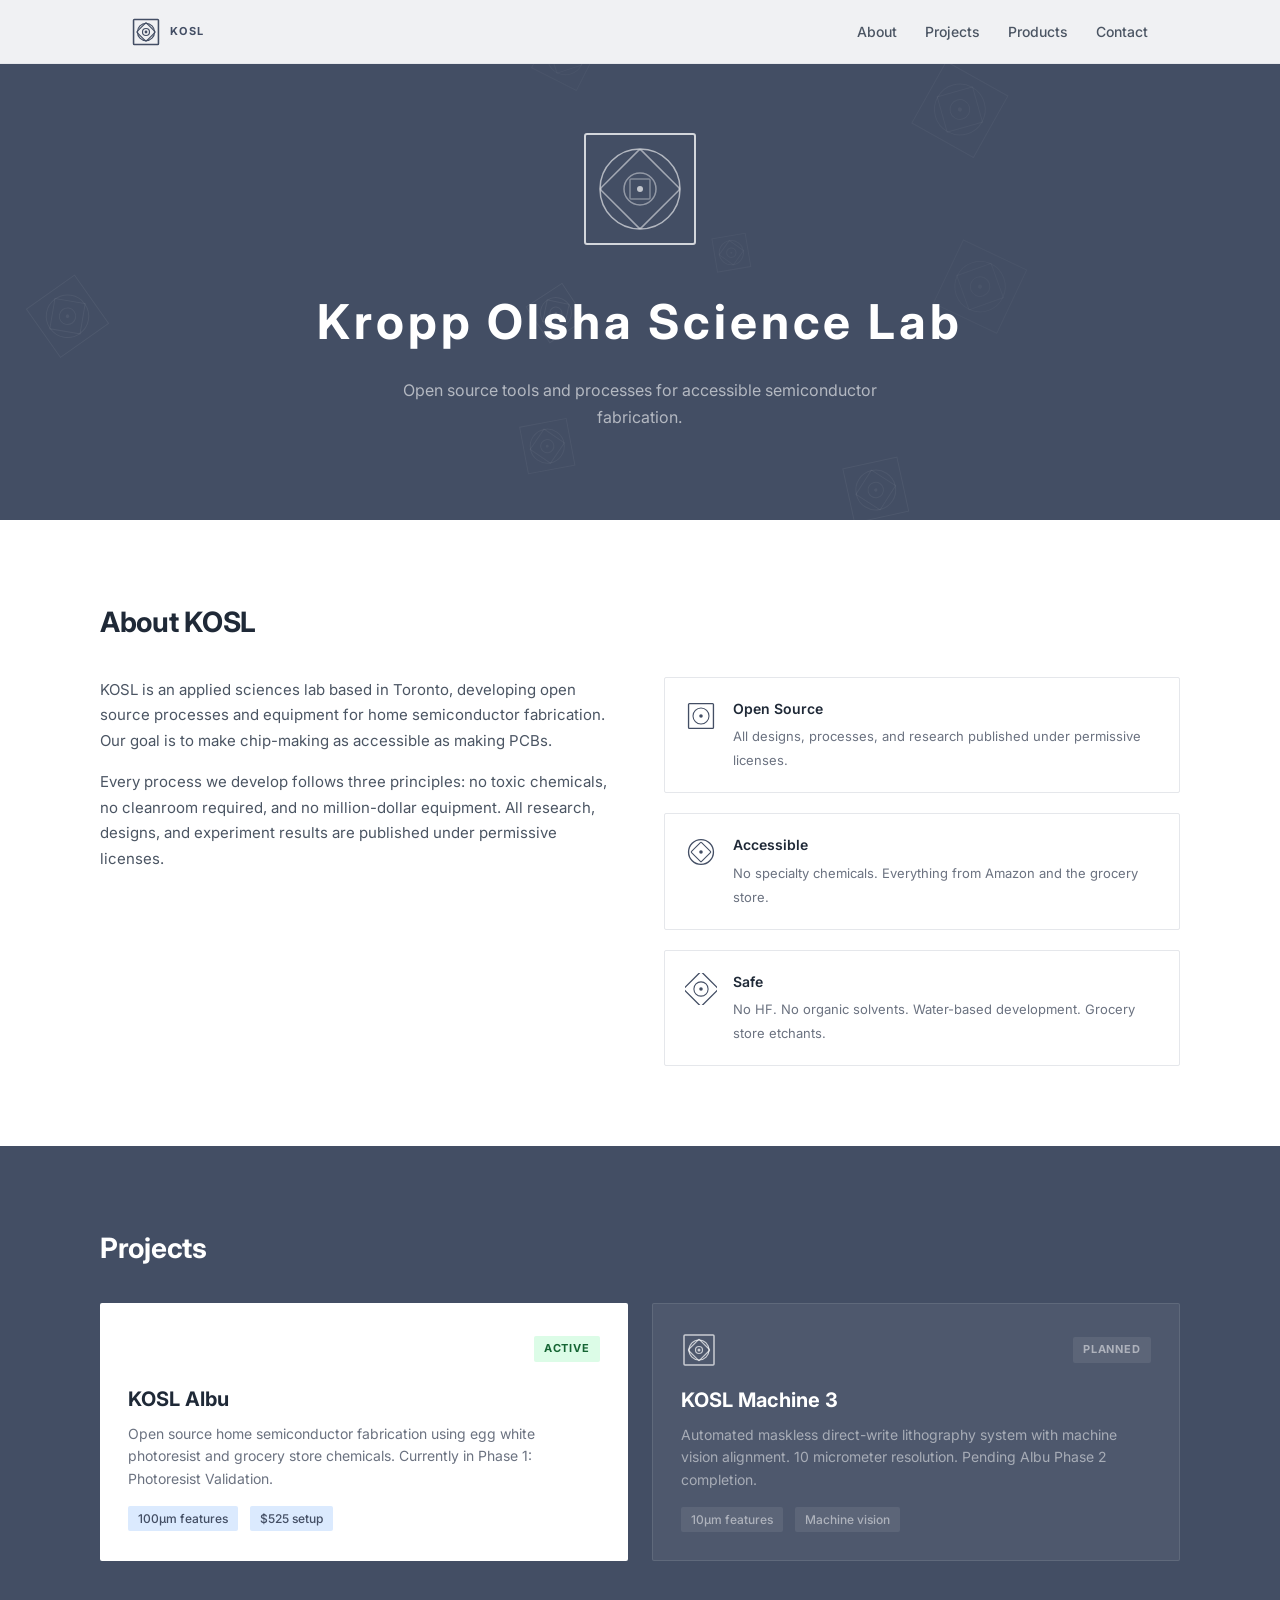
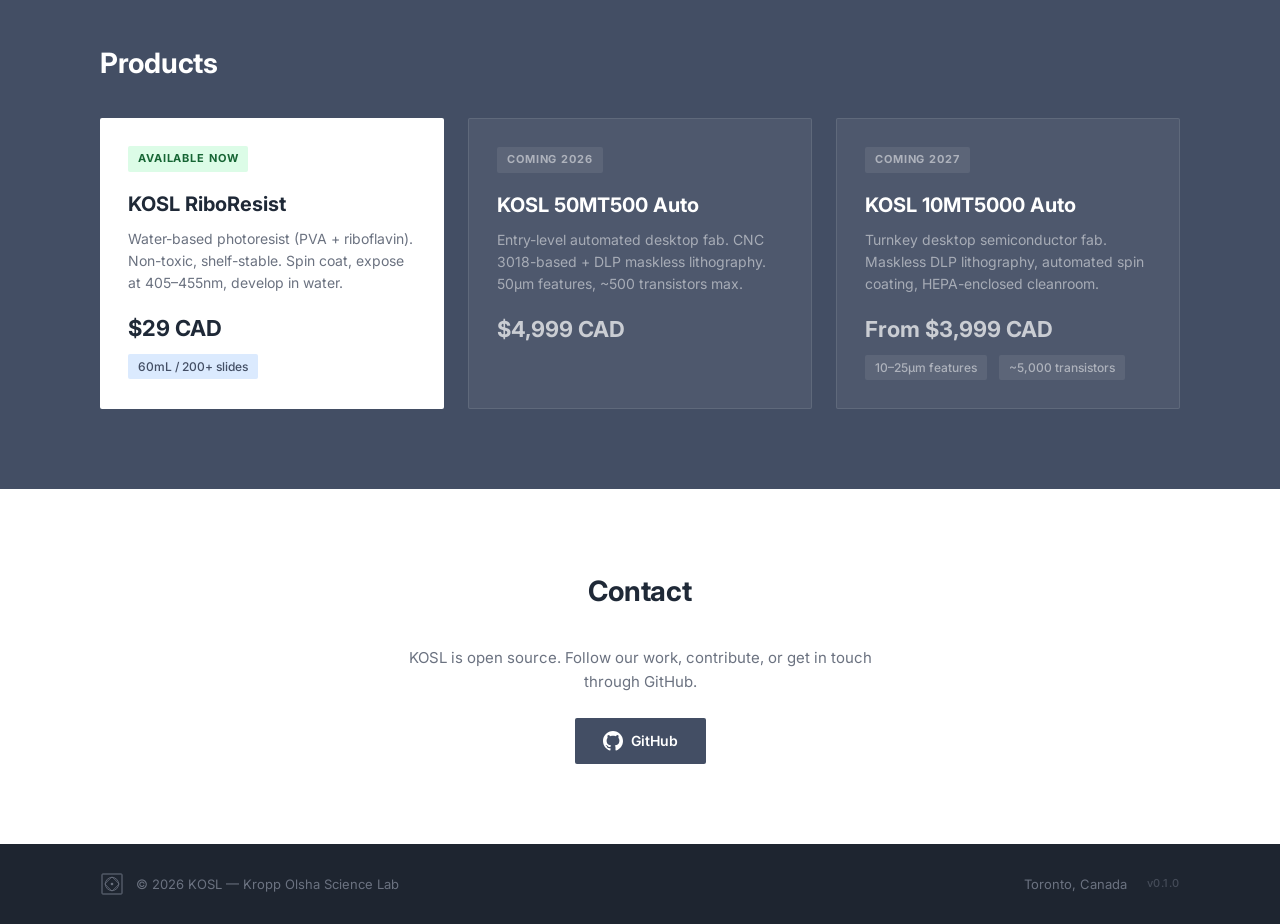
==== index.html @ 46476570 "Initial KOSL website v0.1.0 Static landing page for Kropp Olsha Science Lab. Matches established KOS" ====
<!DOCTYPE html>
<html lang="en">
<head>
    <meta charset="UTF-8">
    <meta name="viewport" content="width=device-width, initial-scale=1.0">
    <title>KOSL — Kropp Olsha Science Lab</title>
    <link rel="preconnect" href="https://fonts.googleapis.com">
    <link rel="preconnect" href="https://fonts.gstatic.com" crossorigin>
    <link href="https://fonts.googleapis.com/css2?family=Inter:wght@300;400;500;600;700&display=swap" rel="stylesheet">
    <link rel="icon" type="image/svg+xml" href="data:image/svg+xml,%3Csvg xmlns='http://www.w3.org/2000/svg' viewBox='0 0 32 32'%3E%3Crect x='2' y='2' width='28' height='28' rx='1' fill='none' stroke='%23434e64' stroke-width='2'/%3E%3Ccircle cx='16' cy='16' r='10' fill='none' stroke='%23434e64' stroke-width='1.5'/%3E%3Crect x='8.3' y='8.3' width='15.4' height='15.4' rx='1' fill='none' stroke='%23434e64' stroke-width='1.5' transform='rotate(45 16 16)'/%3E%3Ccircle cx='16' cy='16' r='4' fill='none' stroke='%23434e64' stroke-width='1.5'/%3E%3Ccircle cx='16' cy='16' r='1.5' fill='%23434e64'/%3E%3C/svg%3E">
    <link rel="stylesheet" href="style.css">
</head>
<body>

    <!-- Navigation -->
    <nav>
        <div class="nav-inner">
            <a href="#" class="nav-logo">
                <svg class="nav-mark" viewBox="0 0 36 36" width="28" height="28">
                    <rect x="2" y="2" width="32" height="32" rx="1" fill="none" stroke="var(--navy)" stroke-width="2"/>
                    <circle cx="18" cy="18" r="11" fill="none" stroke="var(--navy)" stroke-width="1.5"/>
                    <rect x="9.5" y="9.5" width="17" height="17" rx="1" fill="none" stroke="var(--navy)" stroke-width="1.5" transform="rotate(45 18 18)"/>
                    <circle cx="18" cy="18" r="4.5" fill="none" stroke="var(--navy)" stroke-width="1.5"/>
                    <circle cx="18" cy="18" r="1.8" fill="var(--navy)"/>
                </svg>
                <span class="nav-logo-text">KOSL</span>
            </a>
            <ul class="nav-links">
                <li><a href="#about">About</a></li>
                <li><a href="#projects">Projects</a></li>
                <li><a href="#products">Products</a></li>
                <li><a href="#contact">Contact</a></li>
            </ul>
        </div>
    </nav>

    <!-- Hero -->
    <section class="hero">
        <canvas id="hero-canvas"></canvas>
        <div class="hero-content">
            <svg class="hero-mark" viewBox="0 0 120 120" width="120" height="120">
                <rect x="5" y="5" width="110" height="110" rx="2" fill="none" stroke="white" stroke-width="2" opacity="0.9"/>
                <circle cx="60" cy="60" r="40" fill="none" stroke="white" stroke-width="1.5" opacity="0.7"/>
                <rect x="31.7" y="31.7" width="56.6" height="56.6" rx="2" fill="none" stroke="white" stroke-width="1.5" opacity="0.6" transform="rotate(45 60 60)"/>
                <circle cx="60" cy="60" r="16" fill="none" stroke="white" stroke-width="1.5" opacity="0.5"/>
                <rect x="50" y="50" width="20" height="20" rx="1" fill="none" stroke="white" stroke-width="1.5" opacity="0.4"/>
                <circle cx="60" cy="60" r="3" fill="white" opacity="0.8"/>
            </svg>
            <h1>Kropp Olsha Science Lab</h1>
            <p class="hero-sub">Open source tools and processes for accessible semiconductor fabrication.</p>
        </div>
    </section>

    <!-- About -->
    <section id="about" class="section">
        <div class="section-inner">
            <h2 class="section-heading">About KOSL</h2>
            <div class="about-grid">
                <div class="about-text">
                    <p>
                        KOSL is an applied sciences lab based in Toronto, developing open source
                        processes and equipment for home semiconductor fabrication. Our goal is to make
                        chip-making as accessible as making PCBs.
                    </p>
                    <p>
                        Every process we develop follows three principles: no toxic chemicals, no cleanroom
                        required, and no million-dollar equipment. All research, designs, and experiment
                        results are published under permissive licenses.
                    </p>
                </div>
                <div class="about-values">
                    <div class="value-card">
                        <svg class="value-icon" viewBox="0 0 36 36" width="32" height="32">
                            <rect x="4" y="4" width="28" height="28" rx="1" fill="none" stroke="var(--navy)" stroke-width="1.5"/>
                            <circle cx="18" cy="18" r="9" fill="none" stroke="var(--navy)" stroke-width="1.2"/>
                            <circle cx="18" cy="18" r="2" fill="var(--navy)"/>
                        </svg>
                        <div>
                            <strong>Open Source</strong>
                            <span>All designs, processes, and research published under permissive licenses.</span>
                        </div>
                    </div>
                    <div class="value-card">
                        <svg class="value-icon" viewBox="0 0 36 36" width="32" height="32">
                            <circle cx="18" cy="18" r="14" fill="none" stroke="var(--navy)" stroke-width="1.5"/>
                            <rect x="10" y="10" width="16" height="16" rx="1" fill="none" stroke="var(--navy)" stroke-width="1.2" transform="rotate(45 18 18)"/>
                            <circle cx="18" cy="18" r="2" fill="var(--navy)"/>
                        </svg>
                        <div>
                            <strong>Accessible</strong>
                            <span>No specialty chemicals. Everything from Amazon and the grocery store.</span>
                        </div>
                    </div>
                    <div class="value-card">
                        <svg class="value-icon" viewBox="0 0 36 36" width="32" height="32">
                            <rect x="4" y="4" width="28" height="28" rx="1" fill="none" stroke="var(--navy)" stroke-width="1.5" transform="rotate(45 18 18)"/>
                            <circle cx="18" cy="18" r="8" fill="none" stroke="var(--navy)" stroke-width="1.2"/>
                            <circle cx="18" cy="18" r="2" fill="var(--navy)"/>
                        </svg>
                        <div>
                            <strong>Safe</strong>
                            <span>No HF. No organic solvents. Water-based development. Grocery store etchants.</span>
                        </div>
                    </div>
                </div>
            </div>
        </div>
    </section>

    <!-- Projects -->
    <section id="projects" class="section section-dark">
        <div class="section-inner">
            <h2 class="section-heading light">Projects</h2>
            <div class="card-grid">
                <div class="project-card">
                    <div class="card-header">
                        <svg class="card-icon" viewBox="0 0 36 36" width="36" height="36">
                            <ellipse cx="18" cy="18" rx="15" ry="13" fill="none" stroke="white" stroke-width="1.5"/>
                            <circle cx="18" cy="18" r="8" fill="none" stroke="white" stroke-width="1.2"/>
                            <rect x="12" y="12" width="12" height="12" rx="1" fill="none" stroke="white" stroke-width="1.2" transform="rotate(45 18 18)"/>
                            <circle cx="18" cy="18" r="2" fill="white"/>
                        </svg>
                        <span class="badge badge-active">Active</span>
                    </div>
                    <h3>KOSL Albu</h3>
                    <p>
                        Open source home semiconductor fabrication using egg white photoresist
                        and grocery store chemicals. Currently in Phase 1: Photoresist Validation.
                    </p>
                    <div class="card-meta">
                        <span>100μm features</span>
                        <span>$525 setup</span>
                    </div>
                </div>
                <div class="project-card project-card-upcoming">
                    <div class="card-header">
                        <svg class="card-icon" viewBox="0 0 36 36" width="36" height="36">
                            <rect x="3" y="3" width="30" height="30" rx="1" fill="none" stroke="rgba(255,255,255,0.7)" stroke-width="1.5"/>
                            <circle cx="18" cy="18" r="10" fill="none" stroke="rgba(255,255,255,0.7)" stroke-width="1.2"/>
                            <rect x="10.3" y="10.3" width="15.4" height="15.4" rx="1" fill="none" stroke="rgba(255,255,255,0.7)" stroke-width="1.2" transform="rotate(45 18 18)"/>
                            <circle cx="18" cy="18" r="3.5" fill="none" stroke="rgba(255,255,255,0.7)" stroke-width="1.2"/>
                            <circle cx="18" cy="18" r="1.5" fill="rgba(255,255,255,0.7)"/>
                        </svg>
                        <span class="badge badge-upcoming">Planned</span>
                    </div>
                    <h3>KOSL Machine 3</h3>
                    <p>
                        Automated maskless direct-write lithography system with machine vision
                        alignment. 10 micrometer resolution. Pending Albu Phase 2 completion.
                    </p>
                    <div class="card-meta">
                        <span>10μm features</span>
                        <span>Machine vision</span>
                    </div>
                </div>
            </div>
        </div>
    </section>

    <!-- Products -->
    <section id="products" class="section section-dark" style="padding-top: 0;">
        <div class="section-inner">
            <h2 class="section-heading light">Products</h2>
            <div class="card-grid card-grid-3">
                <div class="project-card">
                    <div class="card-header">
                        <span class="badge badge-active">Available Now</span>
                    </div>
                    <h3>KOSL RiboResist</h3>
                    <p>
                        Water-based photoresist (PVA + riboflavin). Non-toxic, shelf-stable.
                        Spin coat, expose at 405–455nm, develop in water.
                    </p>
                    <div class="card-price">$29 CAD</div>
                    <div class="card-meta"><span>60mL / 200+ slides</span></div>
                </div>
                <div class="project-card project-card-upcoming">
                    <div class="card-header">
                        <span class="badge badge-upcoming">Coming 2026</span>
                    </div>
                    <h3>KOSL 50MT500 Auto</h3>
                    <p>
                        Entry-level automated desktop fab. CNC 3018-based + DLP maskless
                        lithography. 50μm features, ~500 transistors max.
                    </p>
                    <div class="card-price">$4,999 CAD</div>
                </div>
                <div class="project-card project-card-upcoming">
                    <div class="card-header">
                        <span class="badge badge-upcoming">Coming 2027</span>
                    </div>
                    <h3>KOSL 10MT5000 Auto</h3>
                    <p>
                        Turnkey desktop semiconductor fab. Maskless DLP lithography,
                        automated spin coating, HEPA-enclosed cleanroom.
                    </p>
                    <div class="card-price">From $3,999 CAD</div>
                    <div class="card-meta"><span>10–25μm features</span><span>~5,000 transistors</span></div>
                </div>
            </div>
        </div>
    </section>

    <!-- Contact -->
    <section id="contact" class="section">
        <div class="section-inner contact-section">
            <h2 class="section-heading">Contact</h2>
            <p class="contact-text">
                KOSL is open source. Follow our work, contribute, or get in touch through GitHub.
            </p>
            <a href="https://github.com/levkropp" class="btn" target="_blank" rel="noopener">
                <svg width="20" height="20" viewBox="0 0 24 24" fill="currentColor"><path d="M12 0c-6.626 0-12 5.373-12 12 0 5.302 3.438 9.8 8.207 11.387.599.111.793-.261.793-.577v-2.234c-3.338.726-4.033-1.416-4.033-1.416-.546-1.387-1.333-1.756-1.333-1.756-1.089-.745.083-.729.083-.729 1.205.084 1.839 1.237 1.839 1.237 1.07 1.834 2.807 1.304 3.492.997.107-.775.418-1.305.762-1.604-2.665-.305-5.467-1.334-5.467-5.931 0-1.311.469-2.381 1.236-3.221-.124-.303-.535-1.524.117-3.176 0 0 1.008-.322 3.301 1.23.957-.266 1.983-.399 3.003-.404 1.02.005 2.047.138 3.006.404 2.291-1.552 3.297-1.23 3.297-1.23.653 1.653.242 2.874.118 3.176.77.84 1.235 1.911 1.235 3.221 0 4.609-2.807 5.624-5.479 5.921.43.372.823 1.102.823 2.222v3.293c0 .319.192.694.801.576 4.765-1.589 8.199-6.086 8.199-11.386 0-6.627-5.373-12-12-12z"/></svg>
                GitHub
            </a>
        </div>
    </section>

    <!-- Footer -->
    <footer>
        <div class="footer-inner">
            <div class="footer-left">
                <svg class="footer-mark" viewBox="0 0 36 36" width="24" height="24">
                    <rect x="3" y="3" width="30" height="30" rx="1" fill="none" stroke="var(--gray-500)" stroke-width="1.5"/>
                    <circle cx="18" cy="18" r="10" fill="none" stroke="var(--gray-500)" stroke-width="1.2"/>
                    <rect x="10.3" y="10.3" width="15.4" height="15.4" rx="1" fill="none" stroke="var(--gray-500)" stroke-width="1.2" transform="rotate(45 18 18)"/>
                    <circle cx="18" cy="18" r="2" fill="var(--gray-500)"/>
                </svg>
                <span class="footer-text">&copy; 2026 KOSL &mdash; Kropp Olsha Science Lab</span>
            </div>
            <div class="footer-right">
                <span class="footer-location">Toronto, Canada</span>
                <span class="footer-version">v0.1.0</span>
            </div>
        </div>
    </footer>

    <script src="hero-animation.js"></script>
</body>
</html>
---- style.css ----
/* KOSL — Kropp Olsha Science Lab
   Clean, square-edged, technical layout.
   Matches established KOSL brand from kosldotca and albu. */

*, *::before, *::after {
    margin: 0;
    padding: 0;
    box-sizing: border-box;
}

:root {
    --navy: #434e64;
    --navy-dark: #343d4f;
    --navy-darker: #2a3342;
    --navy-900: #1e2530;
    --blue: #2563eb;
    --blue-dark: #1d4ed8;
    --blue-light: #dbeafe;
    --blue-50: #eff6ff;
    --gray-50: #f9fafb;
    --gray-100: #f3f4f6;
    --gray-200: #e5e7eb;
    --gray-300: #d1d5db;
    --gray-500: #6b7280;
    --gray-600: #4b5563;
    --gray-700: #374151;
    --gray-800: #1f2937;
    --white: #ffffff;
    --max-w: 1080px;
}

html {
    scroll-behavior: smooth;
}

body {
    font-family: 'Inter', -apple-system, BlinkMacSystemFont, sans-serif;
    font-size: 15px;
    line-height: 1.6;
    color: var(--gray-600);
    background: var(--white);
    -webkit-font-smoothing: antialiased;
    -moz-osx-font-smoothing: grayscale;
}

/* ═══════════════ NAVIGATION ═══════════════ */

nav {
    position: fixed;
    top: 0;
    left: 0;
    right: 0;
    z-index: 100;
    height: 64px;
    background: rgba(255, 255, 255, 0.92);
    backdrop-filter: blur(12px);
    -webkit-backdrop-filter: blur(12px);
    border-bottom: 1px solid var(--gray-200);
}

.nav-inner {
    max-width: var(--max-w);
    margin: 0 auto;
    padding: 0 32px;
    height: 100%;
    display: flex;
    align-items: center;
    justify-content: space-between;
}

.nav-logo {
    display: flex;
    align-items: center;
    gap: 10px;
    text-decoration: none;
}

.nav-logo-text {
    font-size: 11px;
    font-weight: 700;
    letter-spacing: 0.12em;
    color: var(--navy);
    text-transform: uppercase;
}

.nav-links {
    display: flex;
    gap: 28px;
    list-style: none;
}

.nav-links a {
    font-size: 14px;
    font-weight: 500;
    color: var(--gray-600);
    text-decoration: none;
    transition: color 0.2s;
}

.nav-links a:hover {
    color: var(--navy);
}

/* ═══════════════ HERO ═══════════════ */

.hero {
    position: relative;
    background: var(--navy);
    min-height: 520px;
    display: flex;
    align-items: center;
    justify-content: center;
    text-align: center;
    padding: 120px 32px 80px;
    overflow: hidden;
}

#hero-canvas {
    position: absolute;
    inset: 0;
    width: 100%;
    height: 100%;
    pointer-events: none;
}

.hero-content {
    position: relative;
    z-index: 1;
}

.hero-mark {
    margin-bottom: 28px;
    opacity: 0.85;
}

.hero h1 {
    font-size: 48px;
    font-weight: 700;
    color: var(--white);
    letter-spacing: 0.08em;
    margin-bottom: 16px;
}

.hero-sub {
    font-size: 16px;
    font-weight: 400;
    color: rgba(255, 255, 255, 0.6);
    max-width: 500px;
    margin: 0 auto;
    line-height: 1.7;
}

/* ═══════════════ SECTIONS ═══════════════ */

.section {
    padding: 80px 32px;
}

.section-inner {
    max-width: var(--max-w);
    margin: 0 auto;
}

.section-dark {
    background: var(--navy);
}

.section-heading {
    font-size: 28px;
    font-weight: 700;
    color: var(--gray-800);
    letter-spacing: -0.01em;
    margin-bottom: 32px;
}

.section-heading.light {
    color: var(--white);
}

/* ═══════════════ ABOUT ═══════════════ */

.about-grid {
    display: grid;
    grid-template-columns: 1fr 1fr;
    gap: 48px;
    align-items: start;
}

.about-text p {
    margin-bottom: 16px;
    line-height: 1.7;
}

.about-text p:last-child {
    margin-bottom: 0;
}

.about-values {
    display: flex;
    flex-direction: column;
    gap: 20px;
}

.value-card {
    display: flex;
    gap: 16px;
    align-items: flex-start;
    padding: 20px;
    border: 1px solid var(--gray-200);
    border-radius: 2px;
    transition: border-color 0.2s;
}

.value-card:hover {
    border-color: var(--navy);
}

.value-icon {
    flex-shrink: 0;
    margin-top: 2px;
}

.value-card strong {
    display: block;
    font-size: 14px;
    font-weight: 600;
    color: var(--gray-800);
    margin-bottom: 4px;
}

.value-card span {
    font-size: 13px;
    color: var(--gray-500);
    line-height: 1.5;
}

/* ═══════════════ CARDS ═══════════════ */

.card-grid {
    display: grid;
    grid-template-columns: 1fr 1fr;
    gap: 24px;
}

.card-grid-3 {
    grid-template-columns: repeat(3, 1fr);
}

.project-card {
    background: var(--white);
    border-radius: 2px;
    padding: 28px;
    transition: box-shadow 0.3s, transform 0.3s;
}

.project-card:hover {
    box-shadow: 0 8px 24px rgba(0, 0, 0, 0.15);
    transform: translateY(-2px);
}

.project-card-upcoming {
    background: rgba(255, 255, 255, 0.06);
    border: 1px solid rgba(255, 255, 255, 0.1);
}

.project-card-upcoming:hover {
    background: rgba(255, 255, 255, 0.09);
    box-shadow: 0 8px 24px rgba(0, 0, 0, 0.25);
}

.card-header {
    display: flex;
    align-items: center;
    justify-content: space-between;
    margin-bottom: 16px;
}

.project-card h3 {
    font-size: 20px;
    font-weight: 700;
    color: var(--gray-800);
    margin-bottom: 8px;
}

.project-card-upcoming h3 {
    color: var(--white);
}

.project-card p {
    font-size: 14px;
    color: var(--gray-500);
    line-height: 1.6;
    margin-bottom: 16px;
}

.project-card-upcoming p {
    color: rgba(255, 255, 255, 0.5);
}

.card-price {
    font-size: 22px;
    font-weight: 700;
    color: var(--gray-800);
    margin-bottom: 8px;
}

.project-card-upcoming .card-price {
    color: rgba(255, 255, 255, 0.7);
}

.card-meta {
    display: flex;
    gap: 12px;
    flex-wrap: wrap;
}

.card-meta span {
    font-size: 12px;
    font-weight: 500;
    color: var(--navy);
    background: var(--blue-light);
    padding: 3px 10px;
    border-radius: 2px;
}

.project-card-upcoming .card-meta span {
    background: rgba(255, 255, 255, 0.08);
    color: rgba(255, 255, 255, 0.5);
}

/* ═══════════════ BADGES ═══════════════ */

.badge {
    font-size: 11px;
    font-weight: 700;
    letter-spacing: 0.08em;
    text-transform: uppercase;
    padding: 4px 10px;
    border-radius: 2px;
}

.badge-active {
    background: #dcfce7;
    color: #166534;
}

.badge-upcoming {
    background: rgba(255, 255, 255, 0.08);
    color: rgba(255, 255, 255, 0.5);
}

/* ═══════════════ CONTACT ═══════════════ */

.contact-section {
    text-align: center;
    max-width: 500px;
}

.contact-text {
    color: var(--gray-500);
    margin-bottom: 24px;
}

.btn {
    display: inline-flex;
    align-items: center;
    gap: 8px;
    padding: 12px 28px;
    background: var(--navy);
    color: var(--white);
    font-size: 14px;
    font-weight: 600;
    text-decoration: none;
    border-radius: 2px;
    transition: background 0.2s;
}

.btn:hover {
    background: var(--navy-dark);
}

/* ═══════════════ FOOTER ═══════════════ */

footer {
    background: var(--navy-900);
    padding: 28px 32px;
}

.footer-inner {
    max-width: var(--max-w);
    margin: 0 auto;
    display: flex;
    align-items: center;
    justify-content: space-between;
}

.footer-left {
    display: flex;
    align-items: center;
    gap: 12px;
}

.footer-text {
    font-size: 13px;
    color: var(--gray-500);
}

.footer-right {
    display: flex;
    align-items: center;
    gap: 20px;
}

.footer-location {
    font-size: 13px;
    color: var(--gray-500);
}

.footer-version {
    font-size: 11px;
    font-weight: 500;
    color: var(--gray-500);
    opacity: 0.5;
    letter-spacing: 0.05em;
}

/* ═══════════════ RESPONSIVE ═══════════════ */

@media (max-width: 768px) {
    .hero h1 {
        font-size: 36px;
    }

    .about-grid {
        grid-template-columns: 1fr;
        gap: 32px;
    }

    .card-grid,
    .card-grid-3 {
        grid-template-columns: 1fr;
    }

    .nav-links {
        gap: 16px;
    }

    .footer-inner {
        flex-direction: column;
        gap: 12px;
        text-align: center;
    }

    .footer-left {
        flex-direction: column;
        gap: 8px;
    }
}

@media (max-width: 480px) {
    .hero h1 {
        font-size: 28px;
        letter-spacing: 0.04em;
    }

    .hero-mark {
        width: 80px;
        height: 80px;
    }

    .nav-links {
        display: none;
    }

    .section {
        padding: 48px 20px;
    }
}
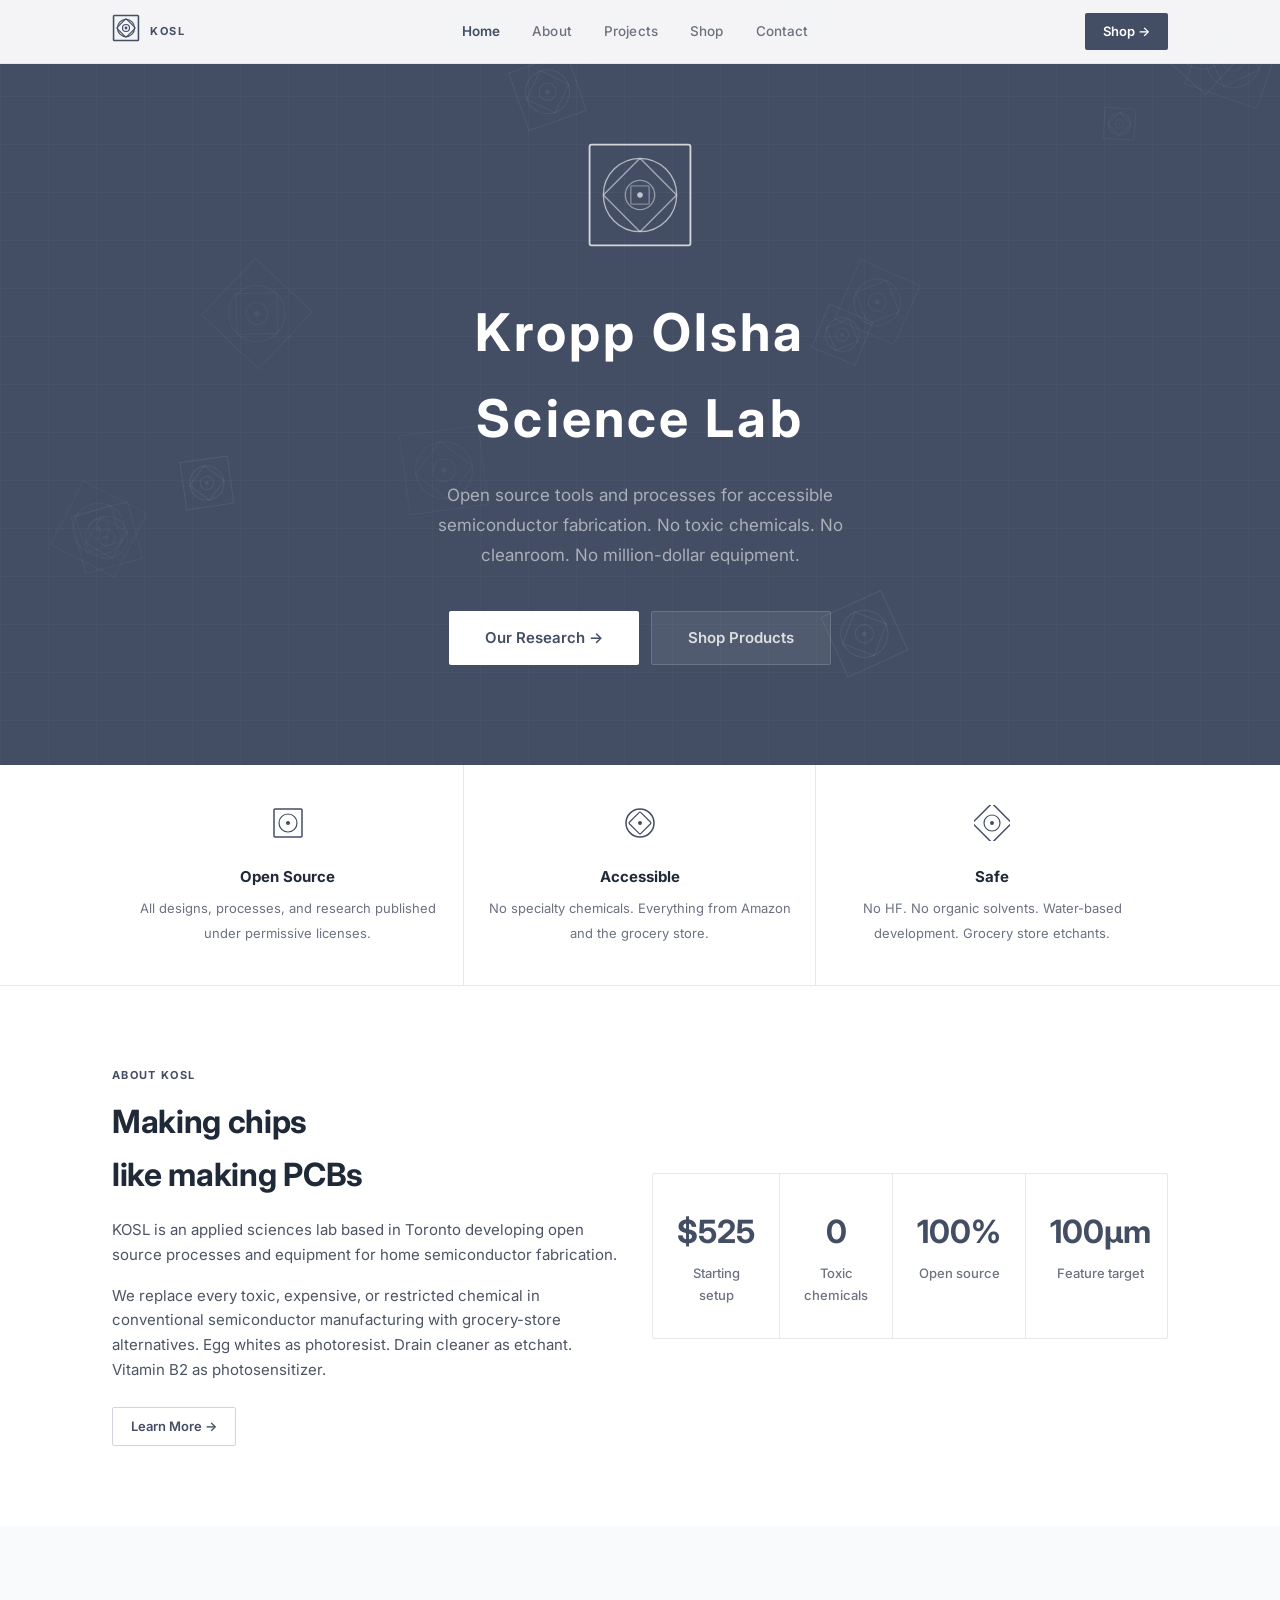
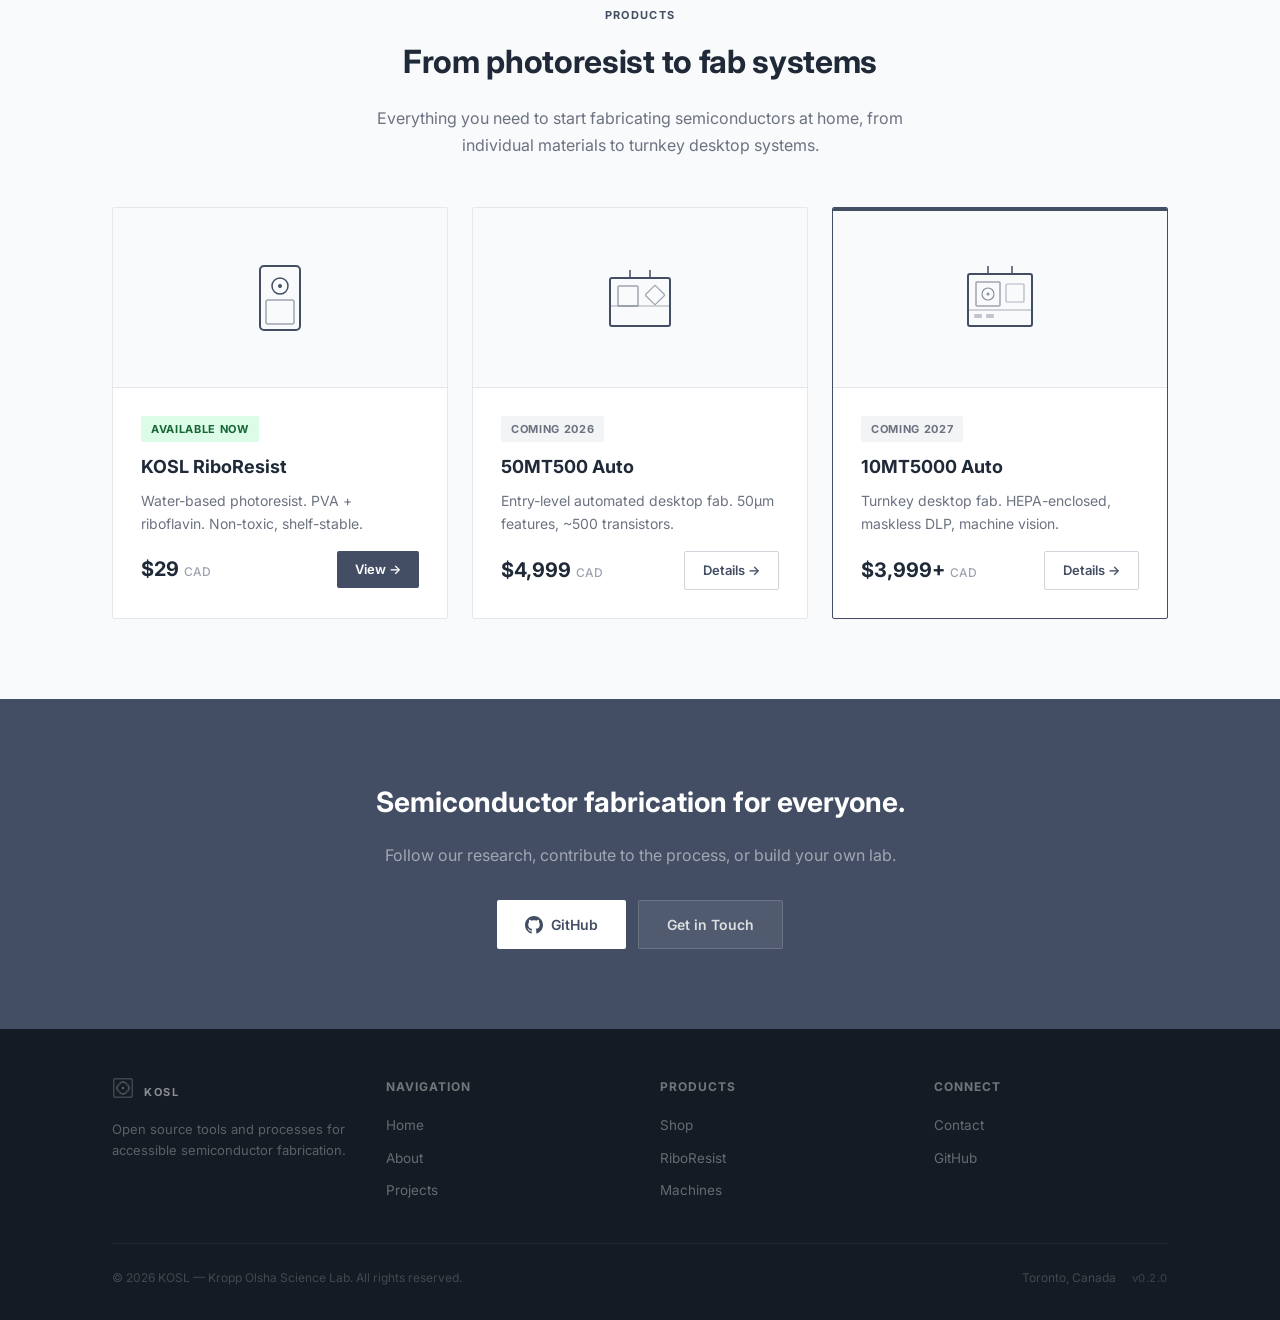
==== commit 6e9d6ae6: "Rebuild as multi-page site with shop v0.2.0 Complete rewrite from single-page to 5-page professional" ====
--- a/index.html
+++ b/index.html
@@ -11,34 +11,11 @@
     <link rel="stylesheet" href="style.css">
 </head>
 <body>
-
-    <!-- Navigation -->
-    <nav>
-        <div class="nav-inner">
-            <a href="#" class="nav-logo">
-                <svg class="nav-mark" viewBox="0 0 36 36" width="28" height="28">
-                    <rect x="2" y="2" width="32" height="32" rx="1" fill="none" stroke="var(--navy)" stroke-width="2"/>
-                    <circle cx="18" cy="18" r="11" fill="none" stroke="var(--navy)" stroke-width="1.5"/>
-                    <rect x="9.5" y="9.5" width="17" height="17" rx="1" fill="none" stroke="var(--navy)" stroke-width="1.5" transform="rotate(45 18 18)"/>
-                    <circle cx="18" cy="18" r="4.5" fill="none" stroke="var(--navy)" stroke-width="1.5"/>
-                    <circle cx="18" cy="18" r="1.8" fill="var(--navy)"/>
-                </svg>
-                <span class="nav-logo-text">KOSL</span>
-            </a>
-            <ul class="nav-links">
-                <li><a href="#about">About</a></li>
-                <li><a href="#projects">Projects</a></li>
-                <li><a href="#products">Products</a></li>
-                <li><a href="#contact">Contact</a></li>
-            </ul>
-        </div>
-    </nav>
-
     <!-- Hero -->
     <section class="hero">
         <canvas id="hero-canvas"></canvas>
         <div class="hero-content">
-            <svg class="hero-mark" viewBox="0 0 120 120" width="120" height="120">
+            <svg class="hero-mark" viewBox="0 0 120 120" width="110" height="110">
                 <rect x="5" y="5" width="110" height="110" rx="2" fill="none" stroke="white" stroke-width="2" opacity="0.9"/>
                 <circle cx="60" cy="60" r="40" fill="none" stroke="white" stroke-width="1.5" opacity="0.7"/>
                 <rect x="31.7" y="31.7" width="56.6" height="56.6" rx="2" fill="none" stroke="white" stroke-width="1.5" opacity="0.6" transform="rotate(45 60 60)"/>
@@ -46,60 +23,167 @@
                 <rect x="50" y="50" width="20" height="20" rx="1" fill="none" stroke="white" stroke-width="1.5" opacity="0.4"/>
                 <circle cx="60" cy="60" r="3" fill="white" opacity="0.8"/>
             </svg>
-            <h1>Kropp Olsha Science Lab</h1>
-            <p class="hero-sub">Open source tools and processes for accessible semiconductor fabrication.</p>
-        </div>
-    </section>
-
-    <!-- About -->
-    <section id="about" class="section">
-        <div class="section-inner">
-            <h2 class="section-heading">About KOSL</h2>
-            <div class="about-grid">
-                <div class="about-text">
-                    <p>
-                        KOSL is an applied sciences lab based in Toronto, developing open source
-                        processes and equipment for home semiconductor fabrication. Our goal is to make
-                        chip-making as accessible as making PCBs.
+            <h1>Kropp Olsha<br>Science Lab</h1>
+            <p class="hero-sub">
+                Open source tools and processes for accessible semiconductor fabrication.
+                No toxic chemicals. No cleanroom. No million-dollar equipment.
+            </p>
+            <div class="hero-actions">
+                <a href="projects.html" class="btn btn-primary btn-lg">Our Research →</a>
+                <a href="shop.html" class="btn btn-secondary btn-lg">Shop Products</a>
+            </div>
+        </div>
+    </section>
+
+    <!-- Intro Strip -->
+    <div class="intro-strip">
+        <div class="container">
+            <div class="intro-grid">
+                <div class="intro-item reveal">
+                    <svg class="intro-icon" viewBox="0 0 36 36" width="36" height="36">
+                        <rect x="4" y="4" width="28" height="28" rx="1" fill="none" stroke="var(--navy)" stroke-width="1.5"/>
+                        <circle cx="18" cy="18" r="9" fill="none" stroke="var(--navy)" stroke-width="1.2"/>
+                        <circle cx="18" cy="18" r="2" fill="var(--navy)"/>
+                    </svg>
+                    <strong>Open Source</strong>
+                    <span>All designs, processes, and research published under permissive licenses.</span>
+                </div>
+                <div class="intro-item reveal">
+                    <svg class="intro-icon" viewBox="0 0 36 36" width="36" height="36">
+                        <circle cx="18" cy="18" r="14" fill="none" stroke="var(--navy)" stroke-width="1.5"/>
+                        <rect x="10" y="10" width="16" height="16" rx="1" fill="none" stroke="var(--navy)" stroke-width="1.2" transform="rotate(45 18 18)"/>
+                        <circle cx="18" cy="18" r="2" fill="var(--navy)"/>
+                    </svg>
+                    <strong>Accessible</strong>
+                    <span>No specialty chemicals. Everything from Amazon and the grocery store.</span>
+                </div>
+                <div class="intro-item reveal">
+                    <svg class="intro-icon" viewBox="0 0 36 36" width="36" height="36">
+                        <rect x="4" y="4" width="28" height="28" rx="1" fill="none" stroke="var(--navy)" stroke-width="1.5" transform="rotate(45 18 18)"/>
+                        <circle cx="18" cy="18" r="8" fill="none" stroke="var(--navy)" stroke-width="1.2"/>
+                        <circle cx="18" cy="18" r="2" fill="var(--navy)"/>
+                    </svg>
+                    <strong>Safe</strong>
+                    <span>No HF. No organic solvents. Water-based development. Grocery store etchants.</span>
+                </div>
+            </div>
+        </div>
+    </div>
+
+    <!-- About Preview -->
+    <section class="section">
+        <div class="container">
+            <div class="grid-2 reveal">
+                <div>
+                    <div class="section-label">About KOSL</div>
+                    <h2 class="section-heading">Making chips<br>like making PCBs</h2>
+                    <p style="margin-bottom: 16px;">
+                        KOSL is an applied sciences lab based in Toronto developing open source
+                        processes and equipment for home semiconductor fabrication.
                     </p>
-                    <p>
-                        Every process we develop follows three principles: no toxic chemicals, no cleanroom
-                        required, and no million-dollar equipment. All research, designs, and experiment
-                        results are published under permissive licenses.
+                    <p style="margin-bottom: 24px;">
+                        We replace every toxic, expensive, or restricted chemical in conventional
+                        semiconductor manufacturing with grocery-store alternatives. Egg whites
+                        as photoresist. Drain cleaner as etchant. Vitamin B2 as photosensitizer.
                     </p>
-                </div>
-                <div class="about-values">
-                    <div class="value-card">
-                        <svg class="value-icon" viewBox="0 0 36 36" width="32" height="32">
-                            <rect x="4" y="4" width="28" height="28" rx="1" fill="none" stroke="var(--navy)" stroke-width="1.5"/>
-                            <circle cx="18" cy="18" r="9" fill="none" stroke="var(--navy)" stroke-width="1.2"/>
-                            <circle cx="18" cy="18" r="2" fill="var(--navy)"/>
+                    <a href="about.html" class="btn btn-outline btn-sm">Learn More →</a>
+                </div>
+                <div class="stat-grid" style="align-self: center;">
+                    <div class="stat-item">
+                        <div class="stat-value">$525</div>
+                        <div class="stat-label">Starting setup</div>
+                    </div>
+                    <div class="stat-item">
+                        <div class="stat-value">0</div>
+                        <div class="stat-label">Toxic chemicals</div>
+                    </div>
+                    <div class="stat-item">
+                        <div class="stat-value">100%</div>
+                        <div class="stat-label">Open source</div>
+                    </div>
+                    <div class="stat-item">
+                        <div class="stat-value">100μm</div>
+                        <div class="stat-label">Feature target</div>
+                    </div>
+                </div>
+            </div>
+        </div>
+    </section>
+
+    <!-- Featured Products -->
+    <section class="section section-alt">
+        <div class="container">
+            <div class="section-header section-header-center reveal">
+                <div class="section-label">Products</div>
+                <h2 class="section-heading">From photoresist to fab systems</h2>
+                <p class="section-desc">
+                    Everything you need to start fabricating semiconductors at home,
+                    from individual materials to turnkey desktop systems.
+                </p>
+            </div>
+            <div class="grid-3 reveal">
+                <div class="card product-preview-card">
+                    <div class="product-preview-visual">
+                        <svg viewBox="0 0 80 80" width="80" height="80">
+                            <rect x="20" y="8" width="40" height="64" rx="4" fill="none" stroke="var(--navy)" stroke-width="2"/>
+                            <rect x="26" y="42" width="28" height="24" rx="2" fill="none" stroke="var(--navy)" stroke-width="1.5" opacity="0.5"/>
+                            <circle cx="40" cy="28" r="8" fill="none" stroke="var(--navy)" stroke-width="1.5"/>
+                            <circle cx="40" cy="28" r="2" fill="var(--navy)"/>
                         </svg>
-                        <div>
-                            <strong>Open Source</strong>
-                            <span>All designs, processes, and research published under permissive licenses.</span>
+                    </div>
+                    <div class="product-preview-body">
+                        <span class="badge badge-active" style="margin-bottom: 10px; display: inline-block;">Available Now</span>
+                        <h3>KOSL RiboResist</h3>
+                        <p>Water-based photoresist. PVA + riboflavin. Non-toxic, shelf-stable.</p>
+                        <div class="product-preview-footer">
+                            <span class="product-preview-price">$29 <small>CAD</small></span>
+                            <a href="shop.html#riboresist" class="btn btn-navy btn-sm">View →</a>
                         </div>
                     </div>
-                    <div class="value-card">
-                        <svg class="value-icon" viewBox="0 0 36 36" width="32" height="32">
-                            <circle cx="18" cy="18" r="14" fill="none" stroke="var(--navy)" stroke-width="1.5"/>
-                            <rect x="10" y="10" width="16" height="16" rx="1" fill="none" stroke="var(--navy)" stroke-width="1.2" transform="rotate(45 18 18)"/>
-                            <circle cx="18" cy="18" r="2" fill="var(--navy)"/>
+                </div>
+                <div class="card product-preview-card">
+                    <div class="product-preview-visual">
+                        <svg viewBox="0 0 80 80" width="80" height="80">
+                            <rect x="10" y="20" width="60" height="48" rx="2" fill="none" stroke="var(--navy)" stroke-width="2"/>
+                            <rect x="18" y="28" width="20" height="20" rx="1" fill="none" stroke="var(--navy)" stroke-width="1.5" opacity="0.5"/>
+                            <line x1="10" y1="48" x2="70" y2="48" stroke="var(--navy)" stroke-width="1.5" opacity="0.3"/>
+                            <rect x="48" y="30" width="14" height="14" rx="1" fill="none" stroke="var(--navy)" stroke-width="1.2" transform="rotate(45 55 37)" opacity="0.5"/>
+                            <line x1="30" y1="12" x2="30" y2="20" stroke="var(--navy)" stroke-width="1.5"/>
+                            <line x1="50" y1="12" x2="50" y2="20" stroke="var(--navy)" stroke-width="1.5"/>
                         </svg>
-                        <div>
-                            <strong>Accessible</strong>
-                            <span>No specialty chemicals. Everything from Amazon and the grocery store.</span>
+                    </div>
+                    <div class="product-preview-body">
+                        <span class="badge badge-upcoming" style="margin-bottom: 10px; display: inline-block;">Coming 2026</span>
+                        <h3>50MT500 Auto</h3>
+                        <p>Entry-level automated desktop fab. 50μm features, ~500 transistors.</p>
+                        <div class="product-preview-footer">
+                            <span class="product-preview-price">$4,999 <small>CAD</small></span>
+                            <a href="shop.html#machines" class="btn btn-outline btn-sm">Details →</a>
                         </div>
                     </div>
-                    <div class="value-card">
-                        <svg class="value-icon" viewBox="0 0 36 36" width="32" height="32">
-                            <rect x="4" y="4" width="28" height="28" rx="1" fill="none" stroke="var(--navy)" stroke-width="1.5" transform="rotate(45 18 18)"/>
-                            <circle cx="18" cy="18" r="8" fill="none" stroke="var(--navy)" stroke-width="1.2"/>
-                            <circle cx="18" cy="18" r="2" fill="var(--navy)"/>
+                </div>
+                <div class="card product-preview-card card-featured">
+                    <div class="product-preview-visual">
+                        <svg viewBox="0 0 80 80" width="80" height="80">
+                            <rect x="8" y="16" width="64" height="52" rx="2" fill="none" stroke="var(--navy)" stroke-width="2"/>
+                            <rect x="16" y="24" width="24" height="24" rx="1" fill="none" stroke="var(--navy)" stroke-width="1.5" opacity="0.5"/>
+                            <circle cx="28" cy="36" r="6" fill="none" stroke="var(--navy)" stroke-width="1.2" opacity="0.6"/>
+                            <circle cx="28" cy="36" r="1.5" fill="var(--navy)" opacity="0.6"/>
+                            <rect x="46" y="26" width="18" height="18" rx="1" fill="none" stroke="var(--navy)" stroke-width="1.2" opacity="0.4"/>
+                            <line x1="8" y1="52" x2="72" y2="52" stroke="var(--navy)" stroke-width="1.5" opacity="0.3"/>
+                            <rect x="14" y="56" width="8" height="4" rx="1" fill="var(--navy)" opacity="0.3"/>
+                            <rect x="26" y="56" width="8" height="4" rx="1" fill="var(--navy)" opacity="0.3"/>
+                            <line x1="28" y1="8" x2="28" y2="16" stroke="var(--navy)" stroke-width="1.5"/>
+                            <line x1="52" y1="8" x2="52" y2="16" stroke="var(--navy)" stroke-width="1.5"/>
                         </svg>
-                        <div>
-                            <strong>Safe</strong>
-                            <span>No HF. No organic solvents. Water-based development. Grocery store etchants.</span>
+                    </div>
+                    <div class="product-preview-body">
+                        <span class="badge badge-upcoming" style="margin-bottom: 10px; display: inline-block;">Coming 2027</span>
+                        <h3>10MT5000 Auto</h3>
+                        <p>Turnkey desktop fab. HEPA-enclosed, maskless DLP, machine vision.</p>
+                        <div class="product-preview-footer">
+                            <span class="product-preview-price">$3,999+ <small>CAD</small></span>
+                            <a href="shop.html#machines" class="btn btn-outline btn-sm">Details →</a>
                         </div>
                     </div>
                 </div>
@@ -107,133 +191,22 @@
         </div>
     </section>
 
-    <!-- Projects -->
-    <section id="projects" class="section section-dark">
-        <div class="section-inner">
-            <h2 class="section-heading light">Projects</h2>
-            <div class="card-grid">
-                <div class="project-card">
-                    <div class="card-header">
-                        <svg class="card-icon" viewBox="0 0 36 36" width="36" height="36">
-                            <ellipse cx="18" cy="18" rx="15" ry="13" fill="none" stroke="white" stroke-width="1.5"/>
-                            <circle cx="18" cy="18" r="8" fill="none" stroke="white" stroke-width="1.2"/>
-                            <rect x="12" y="12" width="12" height="12" rx="1" fill="none" stroke="white" stroke-width="1.2" transform="rotate(45 18 18)"/>
-                            <circle cx="18" cy="18" r="2" fill="white"/>
-                        </svg>
-                        <span class="badge badge-active">Active</span>
-                    </div>
-                    <h3>KOSL Albu</h3>
-                    <p>
-                        Open source home semiconductor fabrication using egg white photoresist
-                        and grocery store chemicals. Currently in Phase 1: Photoresist Validation.
-                    </p>
-                    <div class="card-meta">
-                        <span>100μm features</span>
-                        <span>$525 setup</span>
-                    </div>
-                </div>
-                <div class="project-card project-card-upcoming">
-                    <div class="card-header">
-                        <svg class="card-icon" viewBox="0 0 36 36" width="36" height="36">
-                            <rect x="3" y="3" width="30" height="30" rx="1" fill="none" stroke="rgba(255,255,255,0.7)" stroke-width="1.5"/>
-                            <circle cx="18" cy="18" r="10" fill="none" stroke="rgba(255,255,255,0.7)" stroke-width="1.2"/>
-                            <rect x="10.3" y="10.3" width="15.4" height="15.4" rx="1" fill="none" stroke="rgba(255,255,255,0.7)" stroke-width="1.2" transform="rotate(45 18 18)"/>
-                            <circle cx="18" cy="18" r="3.5" fill="none" stroke="rgba(255,255,255,0.7)" stroke-width="1.2"/>
-                            <circle cx="18" cy="18" r="1.5" fill="rgba(255,255,255,0.7)"/>
-                        </svg>
-                        <span class="badge badge-upcoming">Planned</span>
-                    </div>
-                    <h3>KOSL Machine 3</h3>
-                    <p>
-                        Automated maskless direct-write lithography system with machine vision
-                        alignment. 10 micrometer resolution. Pending Albu Phase 2 completion.
-                    </p>
-                    <div class="card-meta">
-                        <span>10μm features</span>
-                        <span>Machine vision</span>
-                    </div>
-                </div>
-            </div>
-        </div>
-    </section>
-
-    <!-- Products -->
-    <section id="products" class="section section-dark" style="padding-top: 0;">
-        <div class="section-inner">
-            <h2 class="section-heading light">Products</h2>
-            <div class="card-grid card-grid-3">
-                <div class="project-card">
-                    <div class="card-header">
-                        <span class="badge badge-active">Available Now</span>
-                    </div>
-                    <h3>KOSL RiboResist</h3>
-                    <p>
-                        Water-based photoresist (PVA + riboflavin). Non-toxic, shelf-stable.
-                        Spin coat, expose at 405–455nm, develop in water.
-                    </p>
-                    <div class="card-price">$29 CAD</div>
-                    <div class="card-meta"><span>60mL / 200+ slides</span></div>
-                </div>
-                <div class="project-card project-card-upcoming">
-                    <div class="card-header">
-                        <span class="badge badge-upcoming">Coming 2026</span>
-                    </div>
-                    <h3>KOSL 50MT500 Auto</h3>
-                    <p>
-                        Entry-level automated desktop fab. CNC 3018-based + DLP maskless
-                        lithography. 50μm features, ~500 transistors max.
-                    </p>
-                    <div class="card-price">$4,999 CAD</div>
-                </div>
-                <div class="project-card project-card-upcoming">
-                    <div class="card-header">
-                        <span class="badge badge-upcoming">Coming 2027</span>
-                    </div>
-                    <h3>KOSL 10MT5000 Auto</h3>
-                    <p>
-                        Turnkey desktop semiconductor fab. Maskless DLP lithography,
-                        automated spin coating, HEPA-enclosed cleanroom.
-                    </p>
-                    <div class="card-price">From $3,999 CAD</div>
-                    <div class="card-meta"><span>10–25μm features</span><span>~5,000 transistors</span></div>
-                </div>
-            </div>
-        </div>
-    </section>
-
-    <!-- Contact -->
-    <section id="contact" class="section">
-        <div class="section-inner contact-section">
-            <h2 class="section-heading">Contact</h2>
-            <p class="contact-text">
-                KOSL is open source. Follow our work, contribute, or get in touch through GitHub.
-            </p>
-            <a href="https://github.com/levkropp" class="btn" target="_blank" rel="noopener">
-                <svg width="20" height="20" viewBox="0 0 24 24" fill="currentColor"><path d="M12 0c-6.626 0-12 5.373-12 12 0 5.302 3.438 9.8 8.207 11.387.599.111.793-.261.793-.577v-2.234c-3.338.726-4.033-1.416-4.033-1.416-.546-1.387-1.333-1.756-1.333-1.756-1.089-.745.083-.729.083-.729 1.205.084 1.839 1.237 1.839 1.237 1.07 1.834 2.807 1.304 3.492.997.107-.775.418-1.305.762-1.604-2.665-.305-5.467-1.334-5.467-5.931 0-1.311.469-2.381 1.236-3.221-.124-.303-.535-1.524.117-3.176 0 0 1.008-.322 3.301 1.23.957-.266 1.983-.399 3.003-.404 1.02.005 2.047.138 3.006.404 2.291-1.552 3.297-1.23 3.297-1.23.653 1.653.242 2.874.118 3.176.77.84 1.235 1.911 1.235 3.221 0 4.609-2.807 5.624-5.479 5.921.43.372.823 1.102.823 2.222v3.293c0 .319.192.694.801.576 4.765-1.589 8.199-6.086 8.199-11.386 0-6.627-5.373-12-12-12z"/></svg>
-                GitHub
-            </a>
-        </div>
-    </section>
-
-    <!-- Footer -->
-    <footer>
-        <div class="footer-inner">
-            <div class="footer-left">
-                <svg class="footer-mark" viewBox="0 0 36 36" width="24" height="24">
-                    <rect x="3" y="3" width="30" height="30" rx="1" fill="none" stroke="var(--gray-500)" stroke-width="1.5"/>
-                    <circle cx="18" cy="18" r="10" fill="none" stroke="var(--gray-500)" stroke-width="1.2"/>
-                    <rect x="10.3" y="10.3" width="15.4" height="15.4" rx="1" fill="none" stroke="var(--gray-500)" stroke-width="1.2" transform="rotate(45 18 18)"/>
-                    <circle cx="18" cy="18" r="2" fill="var(--gray-500)"/>
-                </svg>
-                <span class="footer-text">&copy; 2026 KOSL &mdash; Kropp Olsha Science Lab</span>
-            </div>
-            <div class="footer-right">
-                <span class="footer-location">Toronto, Canada</span>
-                <span class="footer-version">v0.1.0</span>
-            </div>
-        </div>
-    </footer>
+    <!-- CTA Banner -->
+    <section class="section-dark cta-banner">
+        <div class="container reveal">
+            <h2>Semiconductor fabrication for everyone.</h2>
+            <p>Follow our research, contribute to the process, or build your own lab.</p>
+            <div class="hero-actions">
+                <a href="https://github.com/levkropp" class="btn btn-primary" target="_blank" rel="noopener">
+                    <svg width="18" height="18" viewBox="0 0 24 24" fill="currentColor"><path d="M12 0c-6.626 0-12 5.373-12 12 0 5.302 3.438 9.8 8.207 11.387.599.111.793-.261.793-.577v-2.234c-3.338.726-4.033-1.416-4.033-1.416-.546-1.387-1.333-1.756-1.333-1.756-1.089-.745.083-.729.083-.729 1.205.084 1.839 1.237 1.839 1.237 1.07 1.834 2.807 1.304 3.492.997.107-.775.418-1.305.762-1.604-2.665-.305-5.467-1.334-5.467-5.931 0-1.311.469-2.381 1.236-3.221-.124-.303-.535-1.524.117-3.176 0 0 1.008-.322 3.301 1.23.957-.266 1.983-.399 3.003-.404 1.02.005 2.047.138 3.006.404 2.291-1.552 3.297-1.23 3.297-1.23.653 1.653.242 2.874.118 3.176.77.84 1.235 1.911 1.235 3.221 0 4.609-2.807 5.624-5.479 5.921.43.372.823 1.102.823 2.222v3.293c0 .319.192.694.801.576 4.765-1.589 8.199-6.086 8.199-11.386 0-6.627-5.373-12-12-12z"/></svg>
+                    GitHub
+                </a>
+                <a href="contact.html" class="btn btn-secondary">Get in Touch</a>
+            </div>
+        </div>
+    </section>
 
     <script src="hero-animation.js"></script>
+    <script src="components.js"></script>
 </body>
 </html>
--- a/style.css
+++ b/style.css
@@ -1,6 +1,9 @@
-/* KOSL — Kropp Olsha Science Lab
-   Clean, square-edged, technical layout.
-   Matches established KOSL brand from kosldotca and albu. */
+/* ═══════════════════════════════════════════════════
+   KOSL — Kropp Olsha Science Lab
+   Multi-page site stylesheet v0.2.0
+   Brand: Inter, navy #434e64, square 2px radius,
+   nested-geometry reticle motif
+   ═══════════════════════════════════════════════════ */
 
 *, *::before, *::after {
     margin: 0;
@@ -13,20 +16,30 @@
     --navy-dark: #343d4f;
     --navy-darker: #2a3342;
     --navy-900: #1e2530;
+    --navy-950: #151b24;
     --blue: #2563eb;
     --blue-dark: #1d4ed8;
     --blue-light: #dbeafe;
     --blue-50: #eff6ff;
+    --green-light: #dcfce7;
+    --green-dark: #166534;
+    --amber-light: #fef3c7;
+    --amber-dark: #92400e;
     --gray-50: #f9fafb;
     --gray-100: #f3f4f6;
     --gray-200: #e5e7eb;
     --gray-300: #d1d5db;
+    --gray-400: #9ca3af;
     --gray-500: #6b7280;
     --gray-600: #4b5563;
     --gray-700: #374151;
     --gray-800: #1f2937;
+    --gray-900: #111827;
     --white: #ffffff;
-    --max-w: 1080px;
+    --max-w: 1120px;
+    --max-w-narrow: 720px;
+    --nav-h: 64px;
+    --transition: 0.25s ease;
 }
 
 html {
@@ -36,11 +49,29 @@
 body {
     font-family: 'Inter', -apple-system, BlinkMacSystemFont, sans-serif;
     font-size: 15px;
-    line-height: 1.6;
+    line-height: 1.65;
     color: var(--gray-600);
     background: var(--white);
     -webkit-font-smoothing: antialiased;
     -moz-osx-font-smoothing: grayscale;
+}
+
+a { color: var(--blue); text-decoration: none; }
+a:hover { color: var(--blue-dark); }
+img { max-width: 100%; display: block; }
+
+/* ═══════════════ LAYOUT ═══════════════ */
+
+.container {
+    max-width: var(--max-w);
+    margin: 0 auto;
+    padding: 0 32px;
+}
+
+.container-narrow {
+    max-width: var(--max-w-narrow);
+    margin: 0 auto;
+    padding: 0 32px;
 }
 
 /* ═══════════════ NAVIGATION ═══════════════ */
@@ -51,10 +82,10 @@
     left: 0;
     right: 0;
     z-index: 100;
-    height: 64px;
-    background: rgba(255, 255, 255, 0.92);
-    backdrop-filter: blur(12px);
-    -webkit-backdrop-filter: blur(12px);
+    height: var(--nav-h);
+    background: rgba(255, 255, 255, 0.94);
+    backdrop-filter: blur(16px);
+    -webkit-backdrop-filter: blur(16px);
     border-bottom: 1px solid var(--gray-200);
 }
 
@@ -78,41 +109,150 @@
 .nav-logo-text {
     font-size: 11px;
     font-weight: 700;
-    letter-spacing: 0.12em;
+    letter-spacing: 0.14em;
     color: var(--navy);
     text-transform: uppercase;
 }
 
 .nav-links {
     display: flex;
-    gap: 28px;
+    gap: 0;
     list-style: none;
 }
 
 .nav-links a {
-    font-size: 14px;
+    display: block;
+    padding: 8px 16px;
+    font-size: 13.5px;
     font-weight: 500;
-    color: var(--gray-600);
+    color: var(--gray-500);
     text-decoration: none;
-    transition: color 0.2s;
+    letter-spacing: 0.01em;
+    border-radius: 2px;
+    transition: color var(--transition), background var(--transition);
 }
 
 .nav-links a:hover {
+    color: var(--gray-800);
+    background: var(--gray-50);
+}
+
+.nav-links a.active {
     color: var(--navy);
-}
-
-/* ═══════════════ HERO ═══════════════ */
+    background: var(--gray-100);
+    font-weight: 600;
+}
+
+.nav-cta {
+    display: inline-flex;
+    align-items: center;
+    gap: 6px;
+    padding: 8px 18px;
+    background: var(--navy);
+    color: var(--white) !important;
+    font-size: 13px;
+    font-weight: 600;
+    border-radius: 2px;
+    transition: background var(--transition);
+    text-decoration: none;
+}
+
+.nav-cta:hover {
+    background: var(--navy-dark) !important;
+    color: var(--white) !important;
+}
+
+/* Mobile nav toggle */
+.nav-toggle {
+    display: none;
+    background: none;
+    border: none;
+    cursor: pointer;
+    padding: 8px;
+    color: var(--navy);
+}
+
+.nav-toggle svg {
+    width: 24px;
+    height: 24px;
+    stroke: currentColor;
+    stroke-width: 2;
+    fill: none;
+}
+
+/* ═══════════════ PAGE HEADER ═══════════════ */
+
+.page-header {
+    background: var(--navy);
+    padding: 120px 32px 64px;
+    text-align: center;
+    position: relative;
+    overflow: hidden;
+}
+
+.page-header::before {
+    content: '';
+    position: absolute;
+    inset: 0;
+    background-image:
+        linear-gradient(rgba(255,255,255,0.03) 1px, transparent 1px),
+        linear-gradient(90deg, rgba(255,255,255,0.03) 1px, transparent 1px);
+    background-size: 48px 48px;
+    pointer-events: none;
+}
+
+.page-header h1 {
+    font-size: 40px;
+    font-weight: 700;
+    color: var(--white);
+    letter-spacing: -0.01em;
+    position: relative;
+    margin-bottom: 12px;
+}
+
+.page-header p {
+    font-size: 16px;
+    color: rgba(255, 255, 255, 0.55);
+    max-width: 480px;
+    margin: 0 auto;
+    position: relative;
+    line-height: 1.7;
+}
+
+.page-header .label {
+    font-size: 11px;
+    font-weight: 700;
+    letter-spacing: 0.12em;
+    color: rgba(255, 255, 255, 0.35);
+    text-transform: uppercase;
+    margin-bottom: 16px;
+    display: block;
+    position: relative;
+}
+
+/* ═══════════════ HERO (Home only) ═══════════════ */
 
 .hero {
     position: relative;
     background: var(--navy);
-    min-height: 520px;
+    min-height: 600px;
     display: flex;
     align-items: center;
     justify-content: center;
     text-align: center;
-    padding: 120px 32px 80px;
+    padding: 140px 32px 100px;
     overflow: hidden;
+}
+
+.hero::before {
+    content: '';
+    position: absolute;
+    inset: 0;
+    background-image:
+        linear-gradient(rgba(255,255,255,0.025) 1px, transparent 1px),
+        linear-gradient(90deg, rgba(255,255,255,0.025) 1px, transparent 1px);
+    background-size: 48px 48px;
+    pointer-events: none;
 }
 
 #hero-canvas {
@@ -126,195 +266,285 @@
 .hero-content {
     position: relative;
     z-index: 1;
+    max-width: 680px;
 }
 
 .hero-mark {
-    margin-bottom: 28px;
+    margin: 0 auto 32px;
     opacity: 0.85;
+    animation: fadeIn 0.8s ease forwards;
 }
 
 .hero h1 {
-    font-size: 48px;
+    font-size: clamp(36px, 5vw, 52px);
     font-weight: 700;
     color: var(--white);
-    letter-spacing: 0.08em;
-    margin-bottom: 16px;
+    letter-spacing: 0.06em;
+    margin-bottom: 20px;
+    animation: fadeUp 0.7s ease 0.15s both;
 }
 
 .hero-sub {
-    font-size: 16px;
+    font-size: 17px;
     font-weight: 400;
-    color: rgba(255, 255, 255, 0.6);
-    max-width: 500px;
-    margin: 0 auto;
-    line-height: 1.7;
+    color: rgba(255, 255, 255, 0.55);
+    max-width: 480px;
+    margin: 0 auto 40px;
+    line-height: 1.75;
+    animation: fadeUp 0.7s ease 0.3s both;
+}
+
+.hero-actions {
+    display: flex;
+    gap: 12px;
+    justify-content: center;
+    flex-wrap: wrap;
+    animation: fadeUp 0.7s ease 0.45s both;
+}
+
+/* ═══════════════ BUTTONS ═══════════════ */
+
+.btn {
+    display: inline-flex;
+    align-items: center;
+    gap: 8px;
+    padding: 12px 28px;
+    font-family: inherit;
+    font-size: 14px;
+    font-weight: 600;
+    border-radius: 2px;
+    text-decoration: none;
+    cursor: pointer;
+    border: none;
+    transition: all var(--transition);
+}
+
+.btn-primary {
+    background: var(--white);
+    color: var(--navy);
+}
+
+.btn-primary:hover {
+    background: var(--gray-100);
+    color: var(--navy-dark);
+}
+
+.btn-secondary {
+    background: rgba(255, 255, 255, 0.08);
+    color: rgba(255, 255, 255, 0.8);
+    border: 1px solid rgba(255, 255, 255, 0.15);
+}
+
+.btn-secondary:hover {
+    background: rgba(255, 255, 255, 0.14);
+    color: var(--white);
+}
+
+.btn-navy {
+    background: var(--navy);
+    color: var(--white);
+}
+
+.btn-navy:hover {
+    background: var(--navy-dark);
+    color: var(--white);
+}
+
+.btn-outline {
+    background: transparent;
+    color: var(--navy);
+    border: 1px solid var(--gray-300);
+}
+
+.btn-outline:hover {
+    border-color: var(--navy);
+    background: var(--gray-50);
+    color: var(--navy);
+}
+
+.btn-sm {
+    padding: 8px 18px;
+    font-size: 13px;
+}
+
+.btn-lg {
+    padding: 14px 36px;
+    font-size: 15px;
+}
+
+.btn-block {
+    width: 100%;
+    justify-content: center;
 }
 
 /* ═══════════════ SECTIONS ═══════════════ */
 
 .section {
-    padding: 80px 32px;
-}
-
-.section-inner {
-    max-width: var(--max-w);
-    margin: 0 auto;
+    padding: 80px 0;
+}
+
+.section-alt {
+    background: var(--gray-50);
 }
 
 .section-dark {
     background: var(--navy);
+    color: var(--white);
+}
+
+.section-darker {
+    background: var(--navy-900);
+    color: var(--white);
+}
+
+.section-label {
+    font-size: 11px;
+    font-weight: 700;
+    letter-spacing: 0.12em;
+    text-transform: uppercase;
+    color: var(--navy);
+    margin-bottom: 12px;
+}
+
+.section-dark .section-label,
+.section-darker .section-label {
+    color: rgba(255, 255, 255, 0.35);
 }
 
 .section-heading {
-    font-size: 28px;
+    font-size: 32px;
     font-weight: 700;
     color: var(--gray-800);
     letter-spacing: -0.01em;
-    margin-bottom: 32px;
-}
-
-.section-heading.light {
+    margin-bottom: 16px;
+}
+
+.section-dark .section-heading,
+.section-darker .section-heading {
     color: var(--white);
 }
 
-/* ═══════════════ ABOUT ═══════════════ */
-
-.about-grid {
-    display: grid;
-    grid-template-columns: 1fr 1fr;
-    gap: 48px;
-    align-items: start;
-}
-
-.about-text p {
-    margin-bottom: 16px;
+.section-desc {
+    font-size: 16px;
+    color: var(--gray-500);
+    max-width: 540px;
     line-height: 1.7;
 }
 
-.about-text p:last-child {
-    margin-bottom: 0;
-}
-
-.about-values {
-    display: flex;
-    flex-direction: column;
-    gap: 20px;
-}
-
-.value-card {
-    display: flex;
-    gap: 16px;
-    align-items: flex-start;
-    padding: 20px;
-    border: 1px solid var(--gray-200);
-    border-radius: 2px;
-    transition: border-color 0.2s;
-}
-
-.value-card:hover {
-    border-color: var(--navy);
-}
-
-.value-icon {
-    flex-shrink: 0;
-    margin-top: 2px;
-}
-
-.value-card strong {
-    display: block;
-    font-size: 14px;
-    font-weight: 600;
-    color: var(--gray-800);
-    margin-bottom: 4px;
-}
-
-.value-card span {
-    font-size: 13px;
-    color: var(--gray-500);
-    line-height: 1.5;
-}
-
-/* ═══════════════ CARDS ═══════════════ */
-
-.card-grid {
+.section-dark .section-desc {
+    color: rgba(255, 255, 255, 0.5);
+}
+
+.section-header {
+    margin-bottom: 48px;
+}
+
+.section-header-center {
+    text-align: center;
+}
+
+.section-header-center .section-desc {
+    margin: 0 auto;
+}
+
+/* ═══════════════ GRID HELPERS ═══════════════ */
+
+.grid-2 {
     display: grid;
     grid-template-columns: 1fr 1fr;
     gap: 24px;
 }
 
-.card-grid-3 {
+.grid-3 {
+    display: grid;
     grid-template-columns: repeat(3, 1fr);
-}
-
-.project-card {
+    gap: 24px;
+}
+
+.grid-4 {
+    display: grid;
+    grid-template-columns: repeat(4, 1fr);
+    gap: 24px;
+}
+
+/* ═══════════════ CARDS ═══════════════ */
+
+.card {
     background: var(--white);
+    border: 1px solid var(--gray-200);
     border-radius: 2px;
-    padding: 28px;
-    transition: box-shadow 0.3s, transform 0.3s;
-}
-
-.project-card:hover {
-    box-shadow: 0 8px 24px rgba(0, 0, 0, 0.15);
+    padding: 32px;
+    transition: box-shadow var(--transition), transform var(--transition), border-color var(--transition);
+}
+
+.card:hover {
+    box-shadow: 0 8px 28px rgba(0, 0, 0, 0.08);
     transform: translateY(-2px);
-}
-
-.project-card-upcoming {
-    background: rgba(255, 255, 255, 0.06);
-    border: 1px solid rgba(255, 255, 255, 0.1);
-}
-
-.project-card-upcoming:hover {
-    background: rgba(255, 255, 255, 0.09);
-    box-shadow: 0 8px 24px rgba(0, 0, 0, 0.25);
-}
-
-.card-header {
-    display: flex;
-    align-items: center;
-    justify-content: space-between;
-    margin-bottom: 16px;
-}
-
-.project-card h3 {
-    font-size: 20px;
-    font-weight: 700;
-    color: var(--gray-800);
-    margin-bottom: 8px;
-}
-
-.project-card-upcoming h3 {
-    color: var(--white);
-}
-
-.project-card p {
-    font-size: 14px;
+    border-color: var(--gray-300);
+}
+
+.card-dark {
+    background: rgba(255, 255, 255, 0.04);
+    border-color: rgba(255, 255, 255, 0.08);
+}
+
+.card-dark:hover {
+    background: rgba(255, 255, 255, 0.07);
+    border-color: rgba(255, 255, 255, 0.14);
+    box-shadow: 0 8px 28px rgba(0, 0, 0, 0.25);
+}
+
+.card-featured {
+    border-color: var(--navy);
+    position: relative;
+}
+
+.card-featured::before {
+    content: '';
+    position: absolute;
+    top: 0;
+    left: 0;
+    right: 0;
+    height: 3px;
+    background: var(--navy);
+}
+
+/* ═══════════════ BADGES ═══════════════ */
+
+.badge {
+    display: inline-block;
+    font-size: 11px;
+    font-weight: 700;
+    letter-spacing: 0.06em;
+    text-transform: uppercase;
+    padding: 4px 10px;
+    border-radius: 2px;
+}
+
+.badge-active {
+    background: var(--green-light);
+    color: var(--green-dark);
+}
+
+.badge-upcoming {
+    background: var(--gray-100);
     color: var(--gray-500);
-    line-height: 1.6;
-    margin-bottom: 16px;
-}
-
-.project-card-upcoming p {
+}
+
+.badge-dark-upcoming {
+    background: rgba(255, 255, 255, 0.08);
     color: rgba(255, 255, 255, 0.5);
 }
 
-.card-price {
-    font-size: 22px;
-    font-weight: 700;
-    color: var(--gray-800);
-    margin-bottom: 8px;
-}
-
-.project-card-upcoming .card-price {
-    color: rgba(255, 255, 255, 0.7);
-}
-
-.card-meta {
-    display: flex;
-    gap: 12px;
-    flex-wrap: wrap;
-}
-
-.card-meta span {
+.badge-new {
+    background: var(--blue-light);
+    color: var(--blue);
+}
+
+/* ═══════════════ TAGS ═══════════════ */
+
+.tag {
+    display: inline-block;
     font-size: 12px;
     font-weight: 500;
     color: var(--navy);
@@ -323,144 +553,822 @@
     border-radius: 2px;
 }
 
-.project-card-upcoming .card-meta span {
+.tag-dark {
     background: rgba(255, 255, 255, 0.08);
     color: rgba(255, 255, 255, 0.5);
 }
 
-/* ═══════════════ BADGES ═══════════════ */
-
-.badge {
-    font-size: 11px;
-    font-weight: 700;
-    letter-spacing: 0.08em;
-    text-transform: uppercase;
-    padding: 4px 10px;
+/* ═══════════════ HOME: INTRO STRIP ═══════════════ */
+
+.intro-strip {
+    border-bottom: 1px solid var(--gray-200);
+}
+
+.intro-grid {
+    display: grid;
+    grid-template-columns: repeat(3, 1fr);
+    text-align: center;
+}
+
+.intro-item {
+    padding: 40px 24px;
+    border-right: 1px solid var(--gray-200);
+}
+
+.intro-item:last-child {
+    border-right: none;
+}
+
+.intro-icon {
+    margin: 0 auto 16px;
+}
+
+.intro-item strong {
+    display: block;
+    font-size: 15px;
+    font-weight: 700;
+    color: var(--gray-800);
+    margin-bottom: 6px;
+}
+
+.intro-item span {
+    font-size: 13px;
+    color: var(--gray-500);
+    line-height: 1.5;
+}
+
+/* ═══════════════ HOME: FEATURED PRODUCTS ═══════════════ */
+
+.product-preview-card {
+    padding: 0;
+    overflow: hidden;
+}
+
+.product-preview-visual {
+    background: var(--gray-50);
+    padding: 40px;
+    display: flex;
+    align-items: center;
+    justify-content: center;
+    border-bottom: 1px solid var(--gray-200);
+    min-height: 180px;
+}
+
+.product-preview-body {
+    padding: 28px;
+}
+
+.product-preview-body h3 {
+    font-size: 18px;
+    font-weight: 700;
+    color: var(--gray-800);
+    margin-bottom: 8px;
+}
+
+.product-preview-body p {
+    font-size: 14px;
+    color: var(--gray-500);
+    margin-bottom: 16px;
+    line-height: 1.6;
+}
+
+.product-preview-footer {
+    display: flex;
+    align-items: center;
+    justify-content: space-between;
+}
+
+.product-preview-price {
+    font-size: 20px;
+    font-weight: 700;
+    color: var(--gray-800);
+}
+
+.product-preview-price small {
+    font-size: 12px;
+    font-weight: 500;
+    color: var(--gray-400);
+}
+
+/* ═══════════════ HOME: CTA BANNER ═══════════════ */
+
+.cta-banner {
+    text-align: center;
+    padding: 80px 32px;
+}
+
+.cta-banner h2 {
+    font-size: 28px;
+    font-weight: 700;
+    color: var(--white);
+    margin-bottom: 16px;
+}
+
+.cta-banner p {
+    color: rgba(255, 255, 255, 0.5);
+    margin-bottom: 32px;
+    font-size: 16px;
+}
+
+/* ═══════════════ ABOUT: TEAM ═══════════════ */
+
+.team-grid {
+    display: grid;
+    grid-template-columns: repeat(2, 1fr);
+    gap: 24px;
+}
+
+.team-card {
+    display: flex;
+    gap: 24px;
+    align-items: flex-start;
+}
+
+.team-avatar {
+    width: 72px;
+    height: 72px;
     border-radius: 2px;
-}
-
-.badge-active {
-    background: #dcfce7;
-    color: #166534;
-}
-
-.badge-upcoming {
-    background: rgba(255, 255, 255, 0.08);
-    color: rgba(255, 255, 255, 0.5);
-}
-
-/* ═══════════════ CONTACT ═══════════════ */
-
-.contact-section {
-    text-align: center;
-    max-width: 500px;
-}
-
-.contact-text {
-    color: var(--gray-500);
-    margin-bottom: 24px;
-}
-
-.btn {
-    display: inline-flex;
-    align-items: center;
-    gap: 8px;
-    padding: 12px 28px;
     background: var(--navy);
     color: var(--white);
+    display: flex;
+    align-items: center;
+    justify-content: center;
+    font-size: 18px;
+    font-weight: 700;
+    letter-spacing: 0.04em;
+    flex-shrink: 0;
+}
+
+.team-info h3 {
+    font-size: 17px;
+    font-weight: 700;
+    color: var(--gray-800);
+    margin-bottom: 2px;
+}
+
+.team-info .role {
+    font-size: 13px;
+    font-weight: 500;
+    color: var(--navy);
+    margin-bottom: 8px;
+}
+
+.team-info p {
     font-size: 14px;
+    color: var(--gray-500);
+    line-height: 1.6;
+}
+
+/* ═══════════════ ABOUT: VALUES ═══════════════ */
+
+.value-card {
+    display: flex;
+    gap: 20px;
+    align-items: flex-start;
+}
+
+.value-icon {
+    flex-shrink: 0;
+    margin-top: 2px;
+}
+
+.value-card h3 {
+    font-size: 15px;
+    font-weight: 700;
+    color: var(--gray-800);
+    margin-bottom: 4px;
+}
+
+.value-card p {
+    font-size: 14px;
+    color: var(--gray-500);
+    line-height: 1.6;
+}
+
+/* ═══════════════ ABOUT: STATS ═══════════════ */
+
+.stat-grid {
+    display: grid;
+    grid-template-columns: repeat(4, 1fr);
+    gap: 0;
+    border: 1px solid var(--gray-200);
+    border-radius: 2px;
+    overflow: hidden;
+}
+
+.stat-item {
+    padding: 32px 24px;
+    text-align: center;
+    border-right: 1px solid var(--gray-200);
+}
+
+.stat-item:last-child {
+    border-right: none;
+}
+
+.stat-value {
+    font-size: 32px;
+    font-weight: 700;
+    color: var(--navy);
+    margin-bottom: 4px;
+}
+
+.stat-label {
+    font-size: 13px;
+    font-weight: 500;
+    color: var(--gray-500);
+}
+
+/* ═══════════════ PROJECTS: TIMELINE ═══════════════ */
+
+.timeline {
+    position: relative;
+    padding-left: 48px;
+}
+
+.timeline::before {
+    content: '';
+    position: absolute;
+    left: 15px;
+    top: 8px;
+    bottom: 8px;
+    width: 2px;
+    background: var(--gray-200);
+}
+
+.timeline-item {
+    position: relative;
+    margin-bottom: 48px;
+}
+
+.timeline-item:last-child {
+    margin-bottom: 0;
+}
+
+.timeline-dot {
+    position: absolute;
+    left: -48px;
+    top: 4px;
+    width: 32px;
+    height: 32px;
+    border-radius: 50%;
+    background: var(--gray-100);
+    border: 2px solid var(--gray-300);
+    display: flex;
+    align-items: center;
+    justify-content: center;
+}
+
+.timeline-dot.active {
+    background: var(--navy);
+    border-color: var(--navy);
+}
+
+.timeline-dot.active::after {
+    content: '';
+    width: 8px;
+    height: 8px;
+    border-radius: 50%;
+    background: var(--white);
+}
+
+.timeline-dot::after {
+    content: '';
+    width: 8px;
+    height: 8px;
+    border-radius: 50%;
+    background: var(--gray-400);
+}
+
+.timeline-phase {
+    font-size: 11px;
+    font-weight: 700;
+    letter-spacing: 0.1em;
+    text-transform: uppercase;
+    color: var(--navy);
+    margin-bottom: 6px;
+}
+
+.timeline-title {
+    font-size: 20px;
+    font-weight: 700;
+    color: var(--gray-800);
+    margin-bottom: 8px;
+}
+
+.timeline-desc {
+    font-size: 14px;
+    color: var(--gray-500);
+    line-height: 1.7;
+    max-width: 560px;
+}
+
+.timeline-tags {
+    display: flex;
+    gap: 8px;
+    flex-wrap: wrap;
+    margin-top: 12px;
+}
+
+/* ═══════════════ PROJECTS: PROJECT CARDS ═══════════════ */
+
+.project-card-icon {
+    margin-bottom: 20px;
+}
+
+.project-card h3 {
+    font-size: 22px;
+    font-weight: 700;
+    color: var(--gray-800);
+    margin-bottom: 6px;
+}
+
+.project-card .project-tagline {
+    font-size: 14px;
+    font-weight: 500;
+    color: var(--navy);
+    margin-bottom: 12px;
+}
+
+.project-card p {
+    font-size: 14px;
+    color: var(--gray-500);
+    line-height: 1.7;
+    margin-bottom: 16px;
+}
+
+.project-card-footer {
+    display: flex;
+    gap: 8px;
+    flex-wrap: wrap;
+}
+
+/* ═══════════════ SHOP: PRODUCT CARDS ═══════════════ */
+
+.shop-grid {
+    display: grid;
+    grid-template-columns: repeat(auto-fill, minmax(320px, 1fr));
+    gap: 24px;
+}
+
+.shop-card {
+    display: flex;
+    flex-direction: column;
+}
+
+.shop-card-visual {
+    background: var(--gray-50);
+    border-bottom: 1px solid var(--gray-200);
+    padding: 48px 32px;
+    display: flex;
+    align-items: center;
+    justify-content: center;
+    min-height: 200px;
+}
+
+.shop-card-body {
+    padding: 28px;
+    flex: 1;
+    display: flex;
+    flex-direction: column;
+}
+
+.shop-card-status {
+    margin-bottom: 12px;
+}
+
+.shop-card-body h3 {
+    font-size: 20px;
+    font-weight: 700;
+    color: var(--gray-800);
+    margin-bottom: 8px;
+}
+
+.shop-card-body .shop-tagline {
+    font-size: 13px;
+    font-weight: 500;
+    color: var(--navy);
+    margin-bottom: 12px;
+}
+
+.shop-card-body p {
+    font-size: 14px;
+    color: var(--gray-500);
+    line-height: 1.65;
+    margin-bottom: 20px;
+    flex: 1;
+}
+
+.shop-specs {
+    list-style: none;
+    margin-bottom: 24px;
+}
+
+.shop-specs li {
+    font-size: 13px;
+    color: var(--gray-600);
+    padding: 6px 0;
+    border-bottom: 1px solid var(--gray-100);
+    display: flex;
+    align-items: center;
+    gap: 8px;
+}
+
+.shop-specs li::before {
+    content: '';
+    width: 4px;
+    height: 4px;
+    border-radius: 50%;
+    background: var(--navy);
+    flex-shrink: 0;
+}
+
+.shop-pricing {
+    padding-top: 20px;
+    border-top: 1px solid var(--gray-200);
+    display: flex;
+    align-items: flex-end;
+    justify-content: space-between;
+    gap: 12px;
+}
+
+.shop-price {
+    font-size: 28px;
+    font-weight: 700;
+    color: var(--gray-800);
+    line-height: 1;
+}
+
+.shop-price small {
+    font-size: 13px;
+    font-weight: 500;
+    color: var(--gray-400);
+    display: block;
+    margin-top: 2px;
+}
+
+/* Tier pricing inside a card */
+.shop-tiers {
+    margin-bottom: 20px;
+}
+
+.shop-tier {
+    display: flex;
+    justify-content: space-between;
+    align-items: center;
+    padding: 10px 0;
+    border-bottom: 1px solid var(--gray-100);
+}
+
+.shop-tier:last-child {
+    border-bottom: none;
+}
+
+.shop-tier-name {
+    font-size: 14px;
+    font-weight: 500;
+    color: var(--gray-700);
+}
+
+.shop-tier-name span {
+    font-size: 12px;
+    font-weight: 400;
+    color: var(--gray-400);
+    display: block;
+}
+
+.shop-tier-price {
+    font-size: 16px;
+    font-weight: 700;
+    color: var(--gray-800);
+}
+
+.shop-tier-price.free {
+    color: var(--green-dark);
+}
+
+/* ═══════════════ CONTACT ═══════════════ */
+
+.contact-grid {
+    display: grid;
+    grid-template-columns: 1fr 1fr;
+    gap: 48px;
+}
+
+.contact-form label {
+    display: block;
+    font-size: 13px;
     font-weight: 600;
-    text-decoration: none;
+    color: var(--gray-700);
+    margin-bottom: 6px;
+}
+
+.contact-form input,
+.contact-form textarea {
+    width: 100%;
+    padding: 10px 14px;
+    font-family: inherit;
+    font-size: 14px;
+    color: var(--gray-800);
+    background: var(--white);
+    border: 1px solid var(--gray-300);
     border-radius: 2px;
-    transition: background 0.2s;
-}
-
-.btn:hover {
-    background: var(--navy-dark);
+    outline: none;
+    transition: border-color var(--transition);
+    margin-bottom: 16px;
+}
+
+.contact-form input:focus,
+.contact-form textarea:focus {
+    border-color: var(--navy);
+}
+
+.contact-form textarea {
+    min-height: 120px;
+    resize: vertical;
+}
+
+.contact-info-card {
+    padding: 28px;
+    margin-bottom: 16px;
+}
+
+.contact-info-card h3 {
+    font-size: 15px;
+    font-weight: 700;
+    color: var(--gray-800);
+    margin-bottom: 8px;
+}
+
+.contact-info-card p {
+    font-size: 14px;
+    color: var(--gray-500);
+    line-height: 1.6;
+}
+
+.contact-info-card a {
+    font-weight: 500;
 }
 
 /* ═══════════════ FOOTER ═══════════════ */
 
 footer {
-    background: var(--navy-900);
-    padding: 28px 32px;
+    background: var(--navy-950);
+    padding: 48px 0 32px;
 }
 
 .footer-inner {
     max-width: var(--max-w);
     margin: 0 auto;
-    display: flex;
-    align-items: center;
+    padding: 0 32px;
+}
+
+.footer-top {
+    display: grid;
+    grid-template-columns: 1fr 1fr 1fr 1fr;
+    gap: 40px;
+    padding-bottom: 32px;
+    border-bottom: 1px solid rgba(255, 255, 255, 0.06);
+    margin-bottom: 24px;
+}
+
+.footer-brand {
+    display: flex;
+    flex-direction: column;
+    gap: 12px;
+}
+
+.footer-brand-row {
+    display: flex;
+    align-items: center;
+    gap: 10px;
+}
+
+.footer-brand-name {
+    font-size: 11px;
+    font-weight: 700;
+    letter-spacing: 0.14em;
+    color: rgba(255, 255, 255, 0.5);
+    text-transform: uppercase;
+}
+
+.footer-brand p {
+    font-size: 13px;
+    color: rgba(255, 255, 255, 0.3);
+    line-height: 1.6;
+}
+
+.footer-col h4 {
+    font-size: 12px;
+    font-weight: 700;
+    letter-spacing: 0.08em;
+    text-transform: uppercase;
+    color: rgba(255, 255, 255, 0.4);
+    margin-bottom: 16px;
+}
+
+.footer-col ul {
+    list-style: none;
+}
+
+.footer-col ul li {
+    margin-bottom: 8px;
+}
+
+.footer-col ul a {
+    font-size: 13.5px;
+    color: rgba(255, 255, 255, 0.35);
+    text-decoration: none;
+    transition: color var(--transition);
+}
+
+.footer-col ul a:hover {
+    color: rgba(255, 255, 255, 0.7);
+}
+
+.footer-bottom {
+    display: flex;
     justify-content: space-between;
-}
-
-.footer-left {
-    display: flex;
-    align-items: center;
-    gap: 12px;
-}
-
-.footer-text {
-    font-size: 13px;
-    color: var(--gray-500);
-}
-
-.footer-right {
-    display: flex;
-    align-items: center;
-    gap: 20px;
+    align-items: center;
+}
+
+.footer-copy {
+    font-size: 12px;
+    color: rgba(255, 255, 255, 0.2);
+}
+
+.footer-meta {
+    display: flex;
+    align-items: center;
+    gap: 16px;
 }
 
 .footer-location {
-    font-size: 13px;
-    color: var(--gray-500);
+    font-size: 12px;
+    color: rgba(255, 255, 255, 0.2);
 }
 
 .footer-version {
     font-size: 11px;
     font-weight: 500;
-    color: var(--gray-500);
-    opacity: 0.5;
+    color: rgba(255, 255, 255, 0.15);
     letter-spacing: 0.05em;
 }
 
+/* ═══════════════ SCROLL REVEAL ═══════════════ */
+
+.reveal {
+    opacity: 0;
+    transform: translateY(24px);
+    transition: opacity 0.6s ease, transform 0.6s ease;
+}
+
+.reveal.visible {
+    opacity: 1;
+    transform: translateY(0);
+}
+
+/* ═══════════════ ANIMATIONS ═══════════════ */
+
+@keyframes fadeUp {
+    from { opacity: 0; transform: translateY(20px); }
+    to { opacity: 1; transform: translateY(0); }
+}
+
+@keyframes fadeIn {
+    from { opacity: 0; }
+    to { opacity: 0.85; }
+}
+
 /* ═══════════════ RESPONSIVE ═══════════════ */
 
+@media (max-width: 900px) {
+    .grid-3, .grid-4, .stat-grid {
+        grid-template-columns: repeat(2, 1fr);
+    }
+
+    .footer-top {
+        grid-template-columns: 1fr 1fr;
+        gap: 32px;
+    }
+
+    .team-grid {
+        grid-template-columns: 1fr;
+    }
+
+    .contact-grid {
+        grid-template-columns: 1fr;
+    }
+
+    .intro-grid {
+        grid-template-columns: 1fr;
+    }
+
+    .intro-item {
+        border-right: none;
+        border-bottom: 1px solid var(--gray-200);
+        padding: 28px 24px;
+    }
+
+    .intro-item:last-child {
+        border-bottom: none;
+    }
+}
+
 @media (max-width: 768px) {
-    .hero h1 {
-        font-size: 36px;
-    }
-
-    .about-grid {
+    .hero {
+        min-height: 500px;
+        padding: 120px 24px 80px;
+    }
+
+    .page-header {
+        padding: 100px 24px 48px;
+    }
+
+    .page-header h1 {
+        font-size: 32px;
+    }
+
+    .section {
+        padding: 56px 0;
+    }
+
+    .container, .container-narrow {
+        padding: 0 20px;
+    }
+
+    .grid-2 {
         grid-template-columns: 1fr;
-        gap: 32px;
-    }
-
-    .card-grid,
-    .card-grid-3 {
+    }
+
+    .shop-grid {
         grid-template-columns: 1fr;
     }
 
     .nav-links {
-        gap: 16px;
-    }
-
-    .footer-inner {
+        display: none;
+    }
+
+    .nav-cta {
+        display: none;
+    }
+
+    .nav-toggle {
+        display: block;
+    }
+
+    .nav-links.open {
+        display: flex;
         flex-direction: column;
-        gap: 12px;
-        text-align: center;
-    }
-
-    .footer-left {
+        position: absolute;
+        top: var(--nav-h);
+        left: 0;
+        right: 0;
+        background: var(--white);
+        border-bottom: 1px solid var(--gray-200);
+        padding: 12px 16px;
+        box-shadow: 0 8px 24px rgba(0,0,0,0.06);
+    }
+
+    .nav-links.open .nav-cta {
+        display: inline-flex;
+        width: fit-content;
+        margin-top: 8px;
+    }
+
+    .footer-top {
+        grid-template-columns: 1fr;
+        gap: 24px;
+    }
+
+    .footer-bottom {
         flex-direction: column;
         gap: 8px;
+        text-align: center;
+    }
+
+    .stat-grid {
+        grid-template-columns: repeat(2, 1fr);
+    }
+
+    .stat-item {
+        border-bottom: 1px solid var(--gray-200);
+    }
+
+    .stat-item:nth-child(3),
+    .stat-item:nth-child(4) {
+        border-bottom: none;
+    }
+
+    .stat-item:nth-child(2n) {
+        border-right: none;
     }
 }
 
 @media (max-width: 480px) {
     .hero h1 {
         font-size: 28px;
-        letter-spacing: 0.04em;
+        letter-spacing: 0.03em;
     }
 
     .hero-mark {
@@ -468,11 +1376,24 @@
         height: 80px;
     }
 
-    .nav-links {
-        display: none;
-    }
-
-    .section {
-        padding: 48px 20px;
-    }
-}
+    .hero-sub {
+        font-size: 15px;
+    }
+
+    .section-heading {
+        font-size: 26px;
+    }
+
+    .stat-grid {
+        grid-template-columns: 1fr;
+    }
+
+    .stat-item {
+        border-right: none;
+        border-bottom: 1px solid var(--gray-200);
+    }
+
+    .stat-item:last-child {
+        border-bottom: none;
+    }
+}
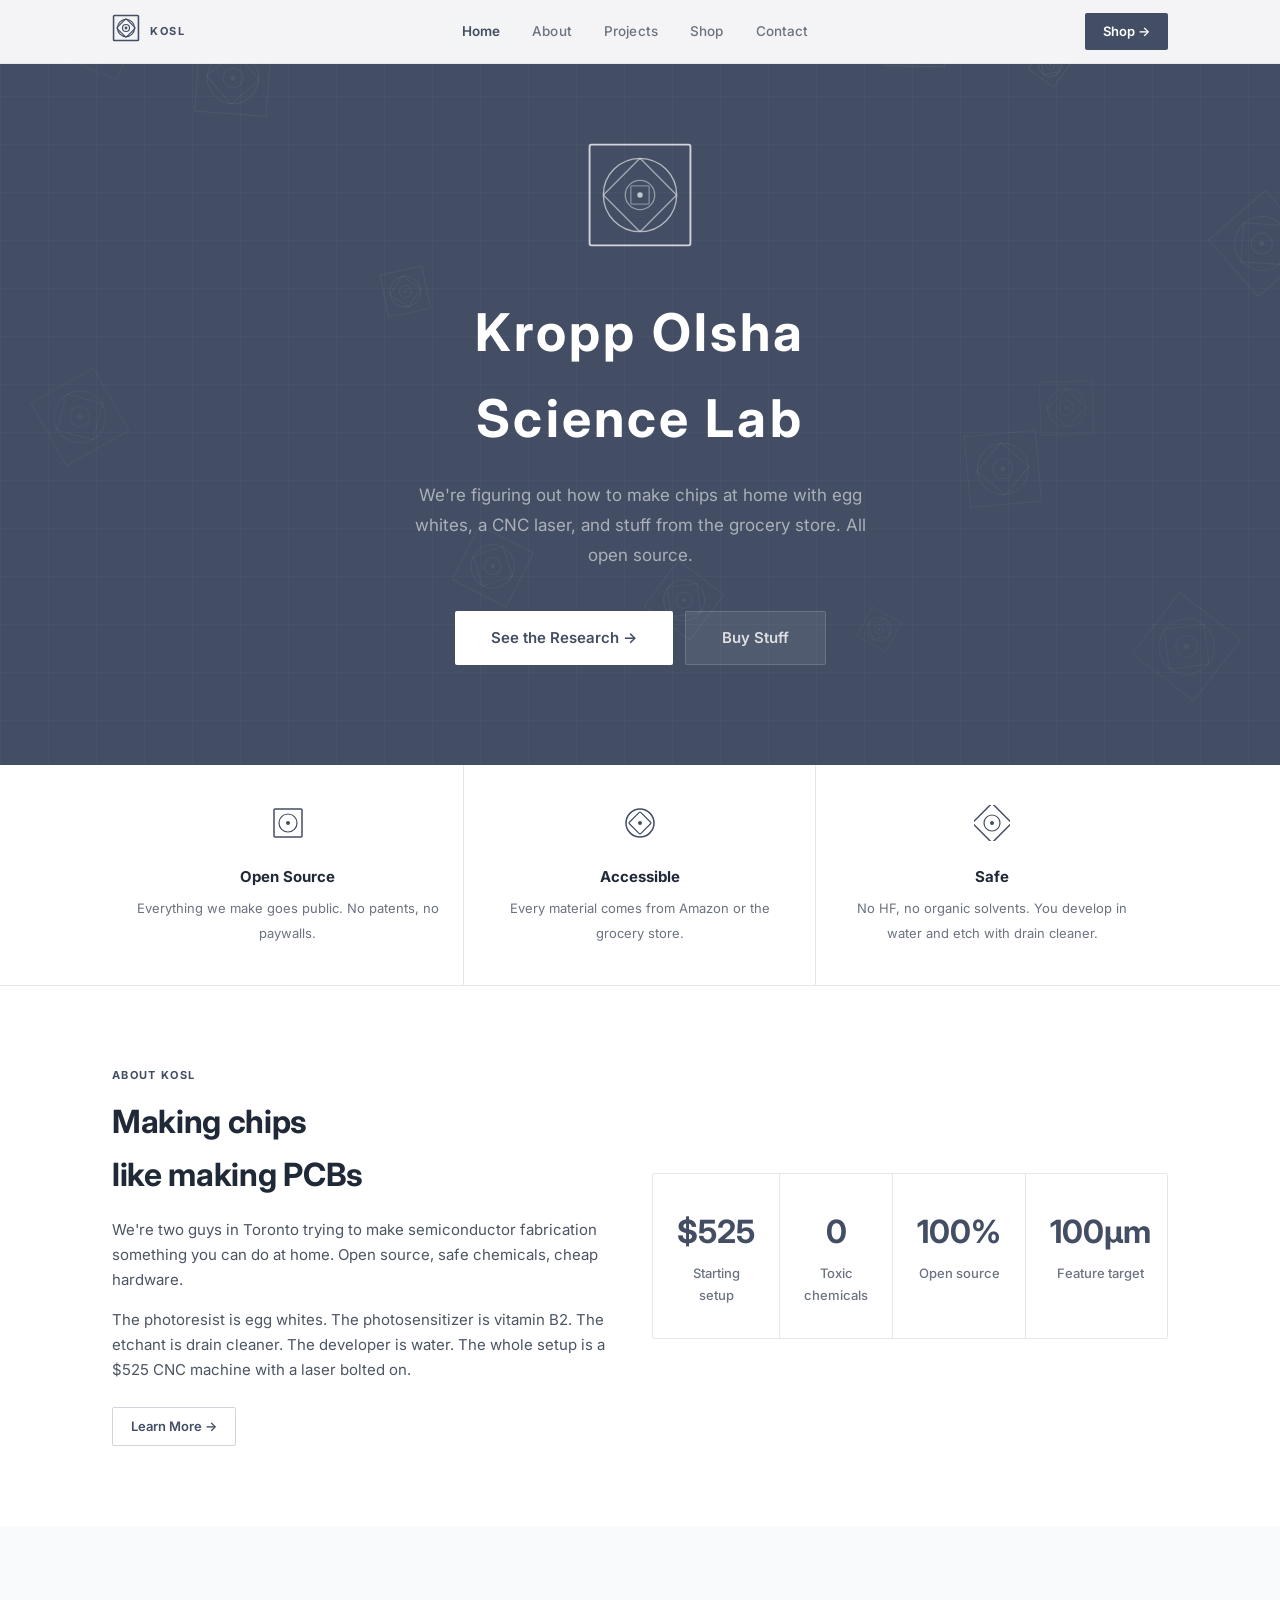
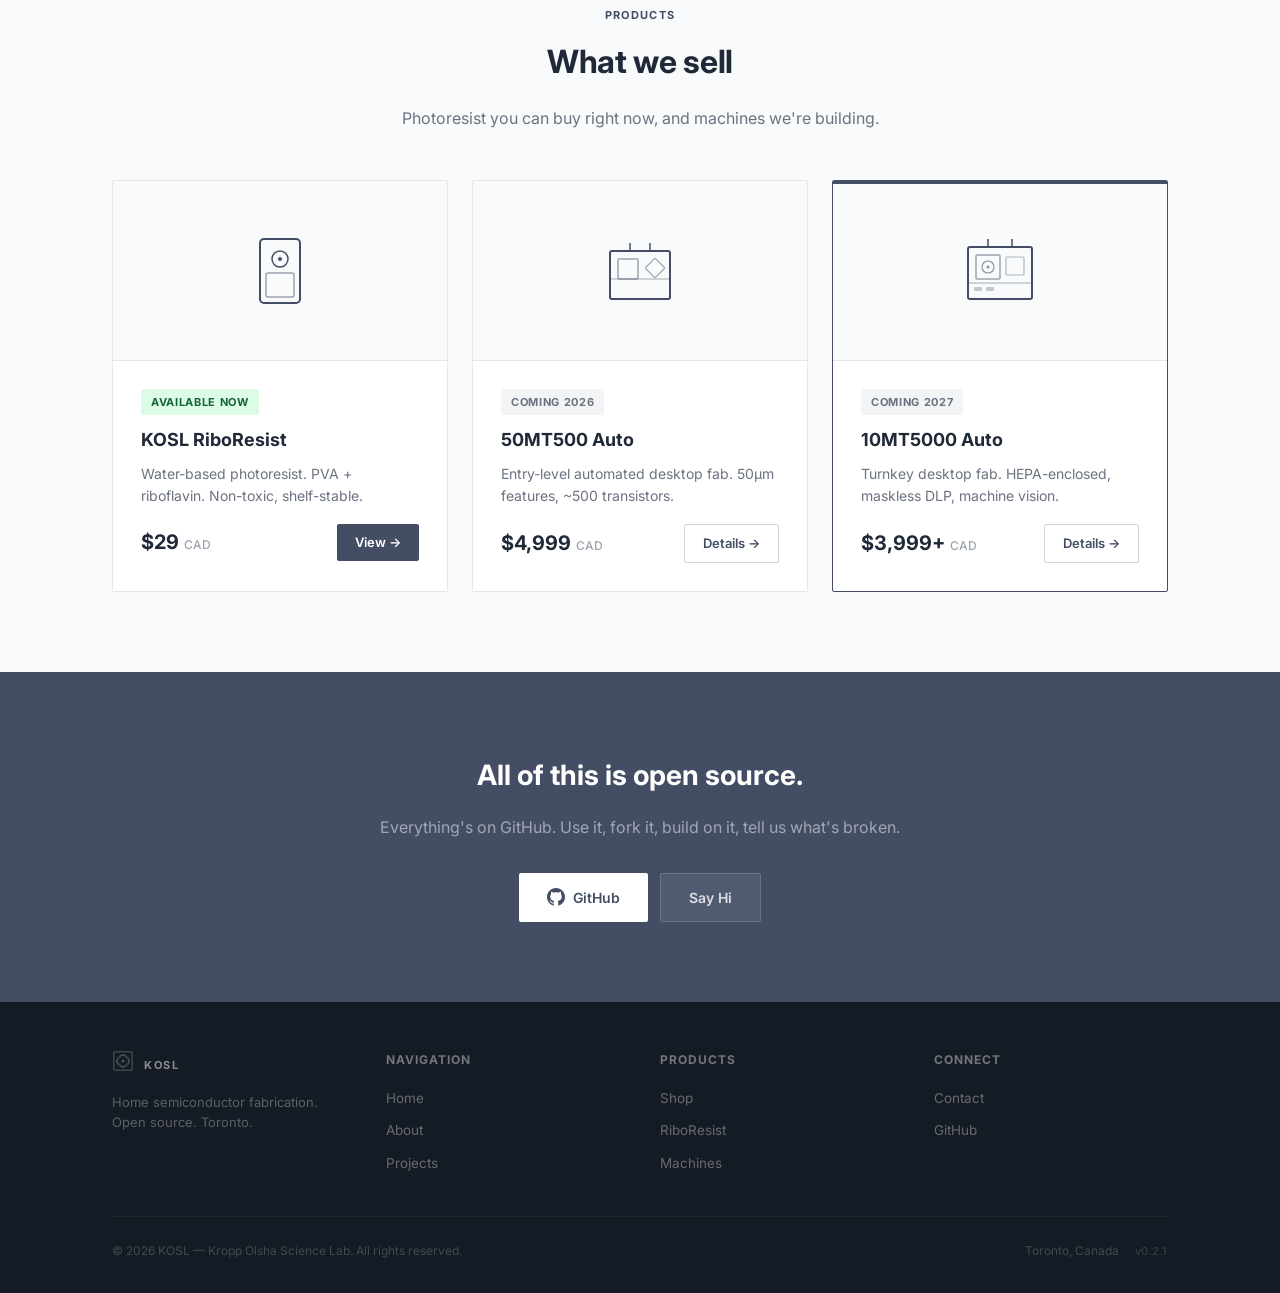
==== commit 9d9e2a48: "Rewrite all copy to not sound like AI wrote it v0.2.1 Gutted every piece of corporate-speak, generic" ====
--- a/index.html
+++ b/index.html
@@ -25,12 +25,12 @@
             </svg>
             <h1>Kropp Olsha<br>Science Lab</h1>
             <p class="hero-sub">
-                Open source tools and processes for accessible semiconductor fabrication.
-                No toxic chemicals. No cleanroom. No million-dollar equipment.
+                We're figuring out how to make chips at home with egg whites,
+                a CNC laser, and stuff from the grocery store. All open source.
             </p>
             <div class="hero-actions">
-                <a href="projects.html" class="btn btn-primary btn-lg">Our Research →</a>
-                <a href="shop.html" class="btn btn-secondary btn-lg">Shop Products</a>
+                <a href="projects.html" class="btn btn-primary btn-lg">See the Research →</a>
+                <a href="shop.html" class="btn btn-secondary btn-lg">Buy Stuff</a>
             </div>
         </div>
     </section>
@@ -46,7 +46,7 @@
                         <circle cx="18" cy="18" r="2" fill="var(--navy)"/>
                     </svg>
                     <strong>Open Source</strong>
-                    <span>All designs, processes, and research published under permissive licenses.</span>
+                    <span>Everything we make goes public. No patents, no paywalls.</span>
                 </div>
                 <div class="intro-item reveal">
                     <svg class="intro-icon" viewBox="0 0 36 36" width="36" height="36">
@@ -55,7 +55,7 @@
                         <circle cx="18" cy="18" r="2" fill="var(--navy)"/>
                     </svg>
                     <strong>Accessible</strong>
-                    <span>No specialty chemicals. Everything from Amazon and the grocery store.</span>
+                    <span>Every material comes from Amazon or the grocery store.</span>
                 </div>
                 <div class="intro-item reveal">
                     <svg class="intro-icon" viewBox="0 0 36 36" width="36" height="36">
@@ -64,7 +64,7 @@
                         <circle cx="18" cy="18" r="2" fill="var(--navy)"/>
                     </svg>
                     <strong>Safe</strong>
-                    <span>No HF. No organic solvents. Water-based development. Grocery store etchants.</span>
+                    <span>No HF, no organic solvents. You develop in water and etch with drain cleaner.</span>
                 </div>
             </div>
         </div>
@@ -78,13 +78,13 @@
                     <div class="section-label">About KOSL</div>
                     <h2 class="section-heading">Making chips<br>like making PCBs</h2>
                     <p style="margin-bottom: 16px;">
-                        KOSL is an applied sciences lab based in Toronto developing open source
-                        processes and equipment for home semiconductor fabrication.
+                        We're two guys in Toronto trying to make semiconductor fabrication
+                        something you can do at home. Open source, safe chemicals, cheap hardware.
                     </p>
                     <p style="margin-bottom: 24px;">
-                        We replace every toxic, expensive, or restricted chemical in conventional
-                        semiconductor manufacturing with grocery-store alternatives. Egg whites
-                        as photoresist. Drain cleaner as etchant. Vitamin B2 as photosensitizer.
+                        The photoresist is egg whites. The photosensitizer is vitamin B2.
+                        The etchant is drain cleaner. The developer is water. The whole
+                        setup is a $525 CNC machine with a laser bolted on.
                     </p>
                     <a href="about.html" class="btn btn-outline btn-sm">Learn More →</a>
                 </div>
@@ -115,10 +115,9 @@
         <div class="container">
             <div class="section-header section-header-center reveal">
                 <div class="section-label">Products</div>
-                <h2 class="section-heading">From photoresist to fab systems</h2>
+                <h2 class="section-heading">What we sell</h2>
                 <p class="section-desc">
-                    Everything you need to start fabricating semiconductors at home,
-                    from individual materials to turnkey desktop systems.
+                    Photoresist you can buy right now, and machines we're building.
                 </p>
             </div>
             <div class="grid-3 reveal">
@@ -194,14 +193,14 @@
     <!-- CTA Banner -->
     <section class="section-dark cta-banner">
         <div class="container reveal">
-            <h2>Semiconductor fabrication for everyone.</h2>
-            <p>Follow our research, contribute to the process, or build your own lab.</p>
+            <h2>All of this is open source.</h2>
+            <p>Everything's on GitHub. Use it, fork it, build on it, tell us what's broken.</p>
             <div class="hero-actions">
                 <a href="https://github.com/levkropp" class="btn btn-primary" target="_blank" rel="noopener">
                     <svg width="18" height="18" viewBox="0 0 24 24" fill="currentColor"><path d="M12 0c-6.626 0-12 5.373-12 12 0 5.302 3.438 9.8 8.207 11.387.599.111.793-.261.793-.577v-2.234c-3.338.726-4.033-1.416-4.033-1.416-.546-1.387-1.333-1.756-1.333-1.756-1.089-.745.083-.729.083-.729 1.205.084 1.839 1.237 1.839 1.237 1.07 1.834 2.807 1.304 3.492.997.107-.775.418-1.305.762-1.604-2.665-.305-5.467-1.334-5.467-5.931 0-1.311.469-2.381 1.236-3.221-.124-.303-.535-1.524.117-3.176 0 0 1.008-.322 3.301 1.23.957-.266 1.983-.399 3.003-.404 1.02.005 2.047.138 3.006.404 2.291-1.552 3.297-1.23 3.297-1.23.653 1.653.242 2.874.118 3.176.77.84 1.235 1.911 1.235 3.221 0 4.609-2.807 5.624-5.479 5.921.43.372.823 1.102.823 2.222v3.293c0 .319.192.694.801.576 4.765-1.589 8.199-6.086 8.199-11.386 0-6.627-5.373-12-12-12z"/></svg>
                     GitHub
                 </a>
-                <a href="contact.html" class="btn btn-secondary">Get in Touch</a>
+                <a href="contact.html" class="btn btn-secondary">Say Hi</a>
             </div>
         </div>
     </section>
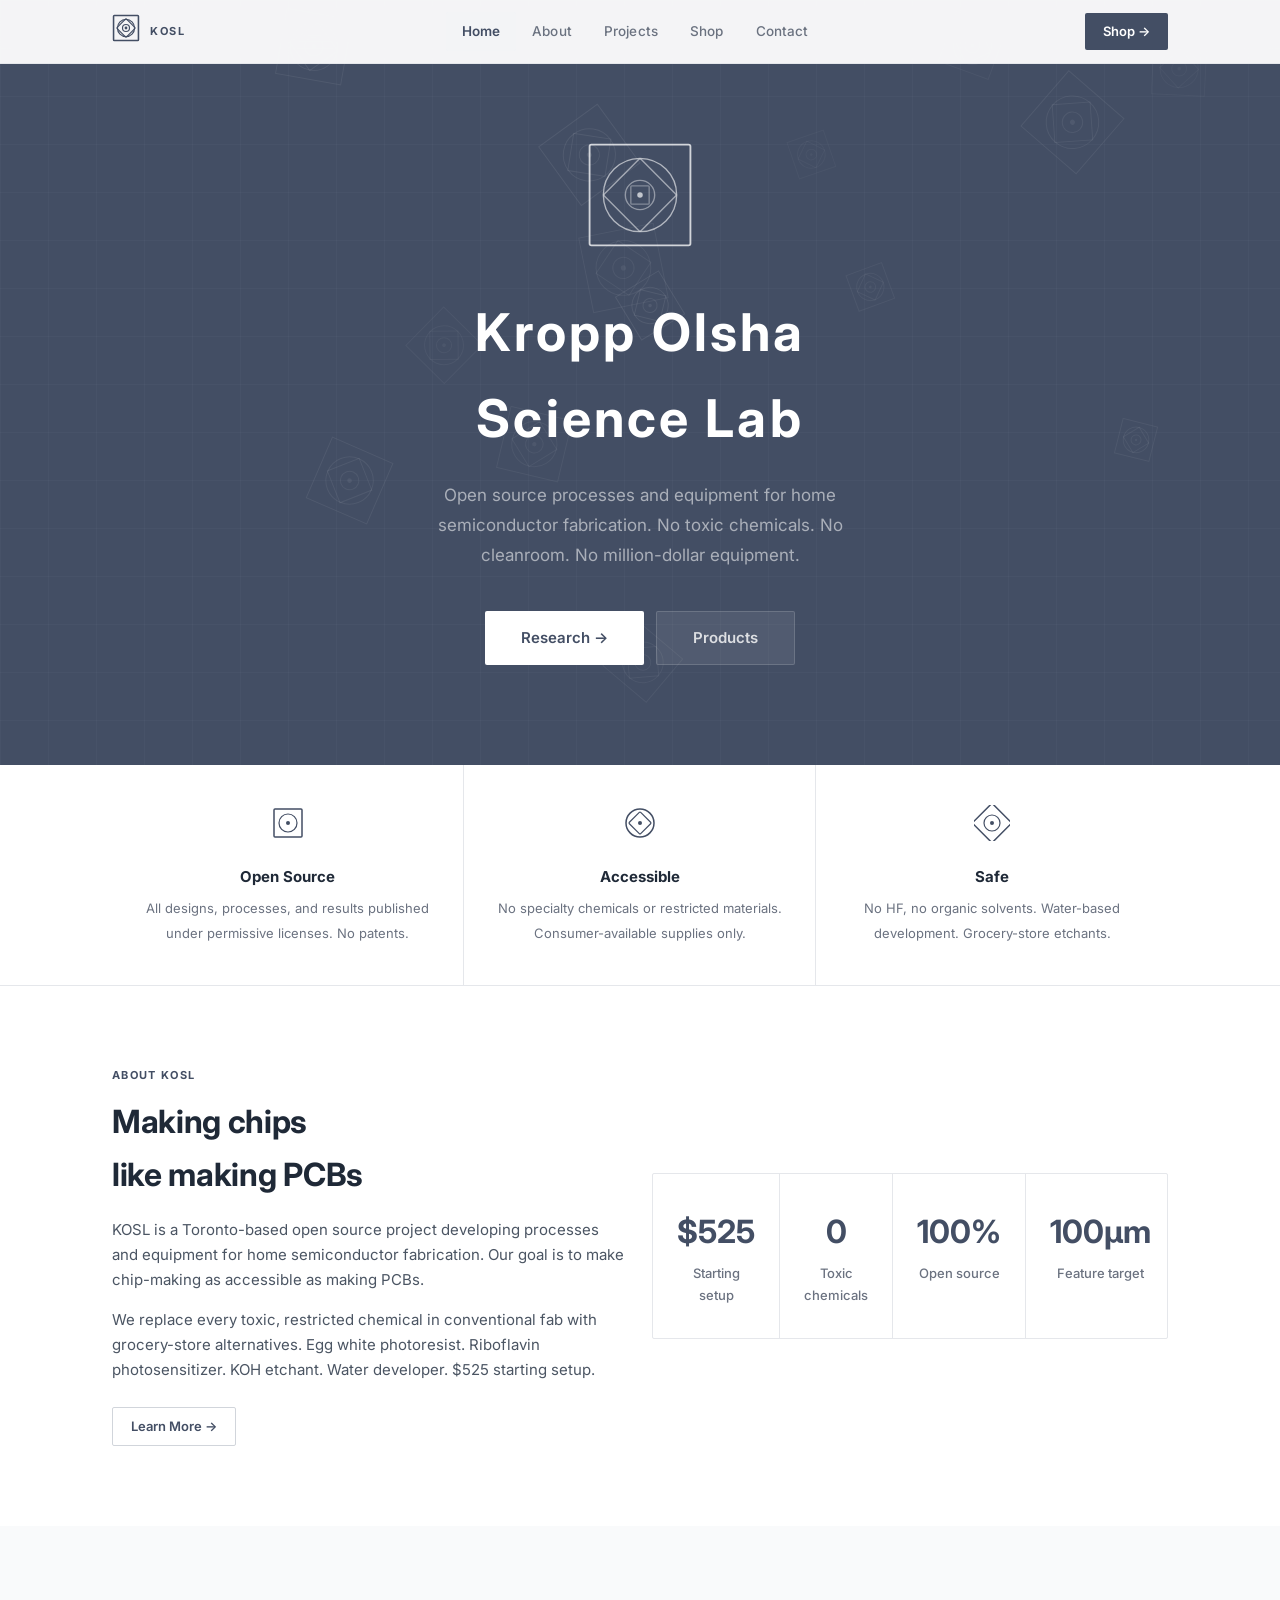
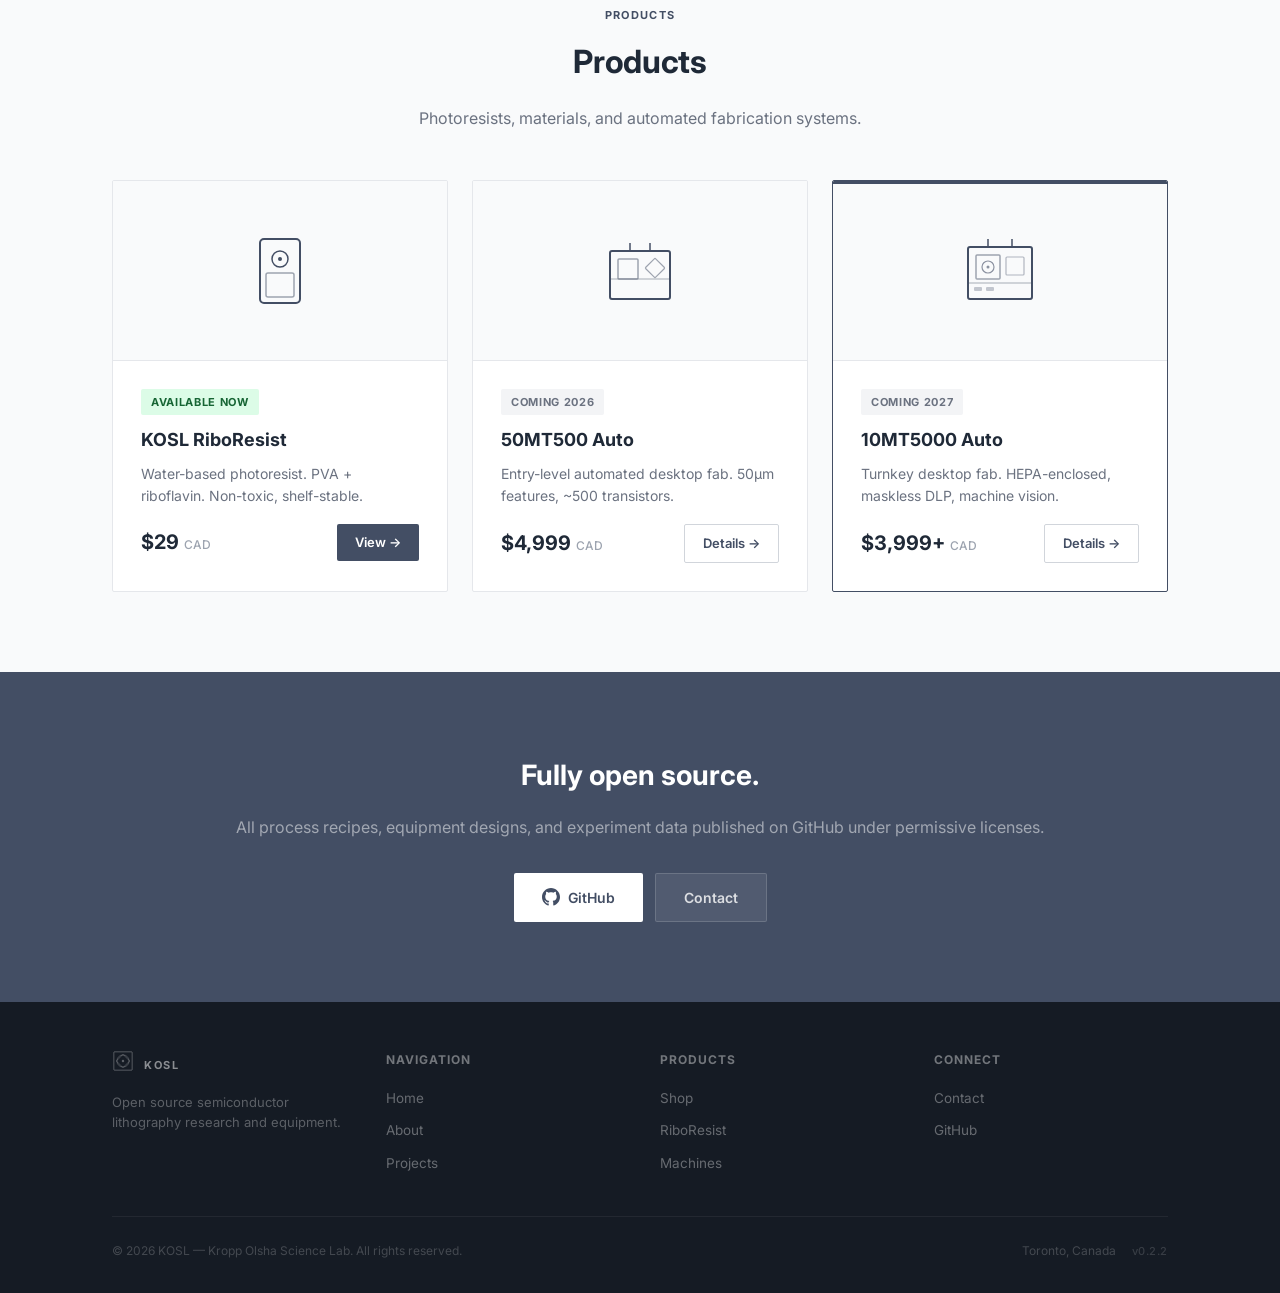
==== commit f0fa905f: "Clean up copy to professional tone v0.2.2 Rewrote all site copy from overly casual back to clean, di" ====
--- a/index.html
+++ b/index.html
@@ -25,12 +25,12 @@
             </svg>
             <h1>Kropp Olsha<br>Science Lab</h1>
             <p class="hero-sub">
-                We're figuring out how to make chips at home with egg whites,
-                a CNC laser, and stuff from the grocery store. All open source.
+                Open source processes and equipment for home semiconductor fabrication.
+                No toxic chemicals. No cleanroom. No million-dollar equipment.
             </p>
             <div class="hero-actions">
-                <a href="projects.html" class="btn btn-primary btn-lg">See the Research →</a>
-                <a href="shop.html" class="btn btn-secondary btn-lg">Buy Stuff</a>
+                <a href="projects.html" class="btn btn-primary btn-lg">Research →</a>
+                <a href="shop.html" class="btn btn-secondary btn-lg">Products</a>
             </div>
         </div>
     </section>
@@ -46,7 +46,7 @@
                         <circle cx="18" cy="18" r="2" fill="var(--navy)"/>
                     </svg>
                     <strong>Open Source</strong>
-                    <span>Everything we make goes public. No patents, no paywalls.</span>
+                    <span>All designs, processes, and results published under permissive licenses. No patents.</span>
                 </div>
                 <div class="intro-item reveal">
                     <svg class="intro-icon" viewBox="0 0 36 36" width="36" height="36">
@@ -55,7 +55,7 @@
                         <circle cx="18" cy="18" r="2" fill="var(--navy)"/>
                     </svg>
                     <strong>Accessible</strong>
-                    <span>Every material comes from Amazon or the grocery store.</span>
+                    <span>No specialty chemicals or restricted materials. Consumer-available supplies only.</span>
                 </div>
                 <div class="intro-item reveal">
                     <svg class="intro-icon" viewBox="0 0 36 36" width="36" height="36">
@@ -64,7 +64,7 @@
                         <circle cx="18" cy="18" r="2" fill="var(--navy)"/>
                     </svg>
                     <strong>Safe</strong>
-                    <span>No HF, no organic solvents. You develop in water and etch with drain cleaner.</span>
+                    <span>No HF, no organic solvents. Water-based development. Grocery-store etchants.</span>
                 </div>
             </div>
         </div>
@@ -78,13 +78,14 @@
                     <div class="section-label">About KOSL</div>
                     <h2 class="section-heading">Making chips<br>like making PCBs</h2>
                     <p style="margin-bottom: 16px;">
-                        We're two guys in Toronto trying to make semiconductor fabrication
-                        something you can do at home. Open source, safe chemicals, cheap hardware.
+                        KOSL is a Toronto-based open source project developing processes
+                        and equipment for home semiconductor fabrication. Our goal is to
+                        make chip-making as accessible as making PCBs.
                     </p>
                     <p style="margin-bottom: 24px;">
-                        The photoresist is egg whites. The photosensitizer is vitamin B2.
-                        The etchant is drain cleaner. The developer is water. The whole
-                        setup is a $525 CNC machine with a laser bolted on.
+                        We replace every toxic, restricted chemical in conventional fab with
+                        grocery-store alternatives. Egg white photoresist. Riboflavin photosensitizer.
+                        KOH etchant. Water developer. $525 starting setup.
                     </p>
                     <a href="about.html" class="btn btn-outline btn-sm">Learn More →</a>
                 </div>
@@ -115,9 +116,9 @@
         <div class="container">
             <div class="section-header section-header-center reveal">
                 <div class="section-label">Products</div>
-                <h2 class="section-heading">What we sell</h2>
+                <h2 class="section-heading">Products</h2>
                 <p class="section-desc">
-                    Photoresist you can buy right now, and machines we're building.
+                    Photoresists, materials, and automated fabrication systems.
                 </p>
             </div>
             <div class="grid-3 reveal">
@@ -193,14 +194,14 @@
     <!-- CTA Banner -->
     <section class="section-dark cta-banner">
         <div class="container reveal">
-            <h2>All of this is open source.</h2>
-            <p>Everything's on GitHub. Use it, fork it, build on it, tell us what's broken.</p>
+            <h2>Fully open source.</h2>
+            <p>All process recipes, equipment designs, and experiment data published on GitHub under permissive licenses.</p>
             <div class="hero-actions">
                 <a href="https://github.com/levkropp" class="btn btn-primary" target="_blank" rel="noopener">
                     <svg width="18" height="18" viewBox="0 0 24 24" fill="currentColor"><path d="M12 0c-6.626 0-12 5.373-12 12 0 5.302 3.438 9.8 8.207 11.387.599.111.793-.261.793-.577v-2.234c-3.338.726-4.033-1.416-4.033-1.416-.546-1.387-1.333-1.756-1.333-1.756-1.089-.745.083-.729.083-.729 1.205.084 1.839 1.237 1.839 1.237 1.07 1.834 2.807 1.304 3.492.997.107-.775.418-1.305.762-1.604-2.665-.305-5.467-1.334-5.467-5.931 0-1.311.469-2.381 1.236-3.221-.124-.303-.535-1.524.117-3.176 0 0 1.008-.322 3.301 1.23.957-.266 1.983-.399 3.003-.404 1.02.005 2.047.138 3.006.404 2.291-1.552 3.297-1.23 3.297-1.23.653 1.653.242 2.874.118 3.176.77.84 1.235 1.911 1.235 3.221 0 4.609-2.807 5.624-5.479 5.921.43.372.823 1.102.823 2.222v3.293c0 .319.192.694.801.576 4.765-1.589 8.199-6.086 8.199-11.386 0-6.627-5.373-12-12-12z"/></svg>
                     GitHub
                 </a>
-                <a href="contact.html" class="btn btn-secondary">Say Hi</a>
+                <a href="contact.html" class="btn btn-secondary">Contact</a>
             </div>
         </div>
     </section>
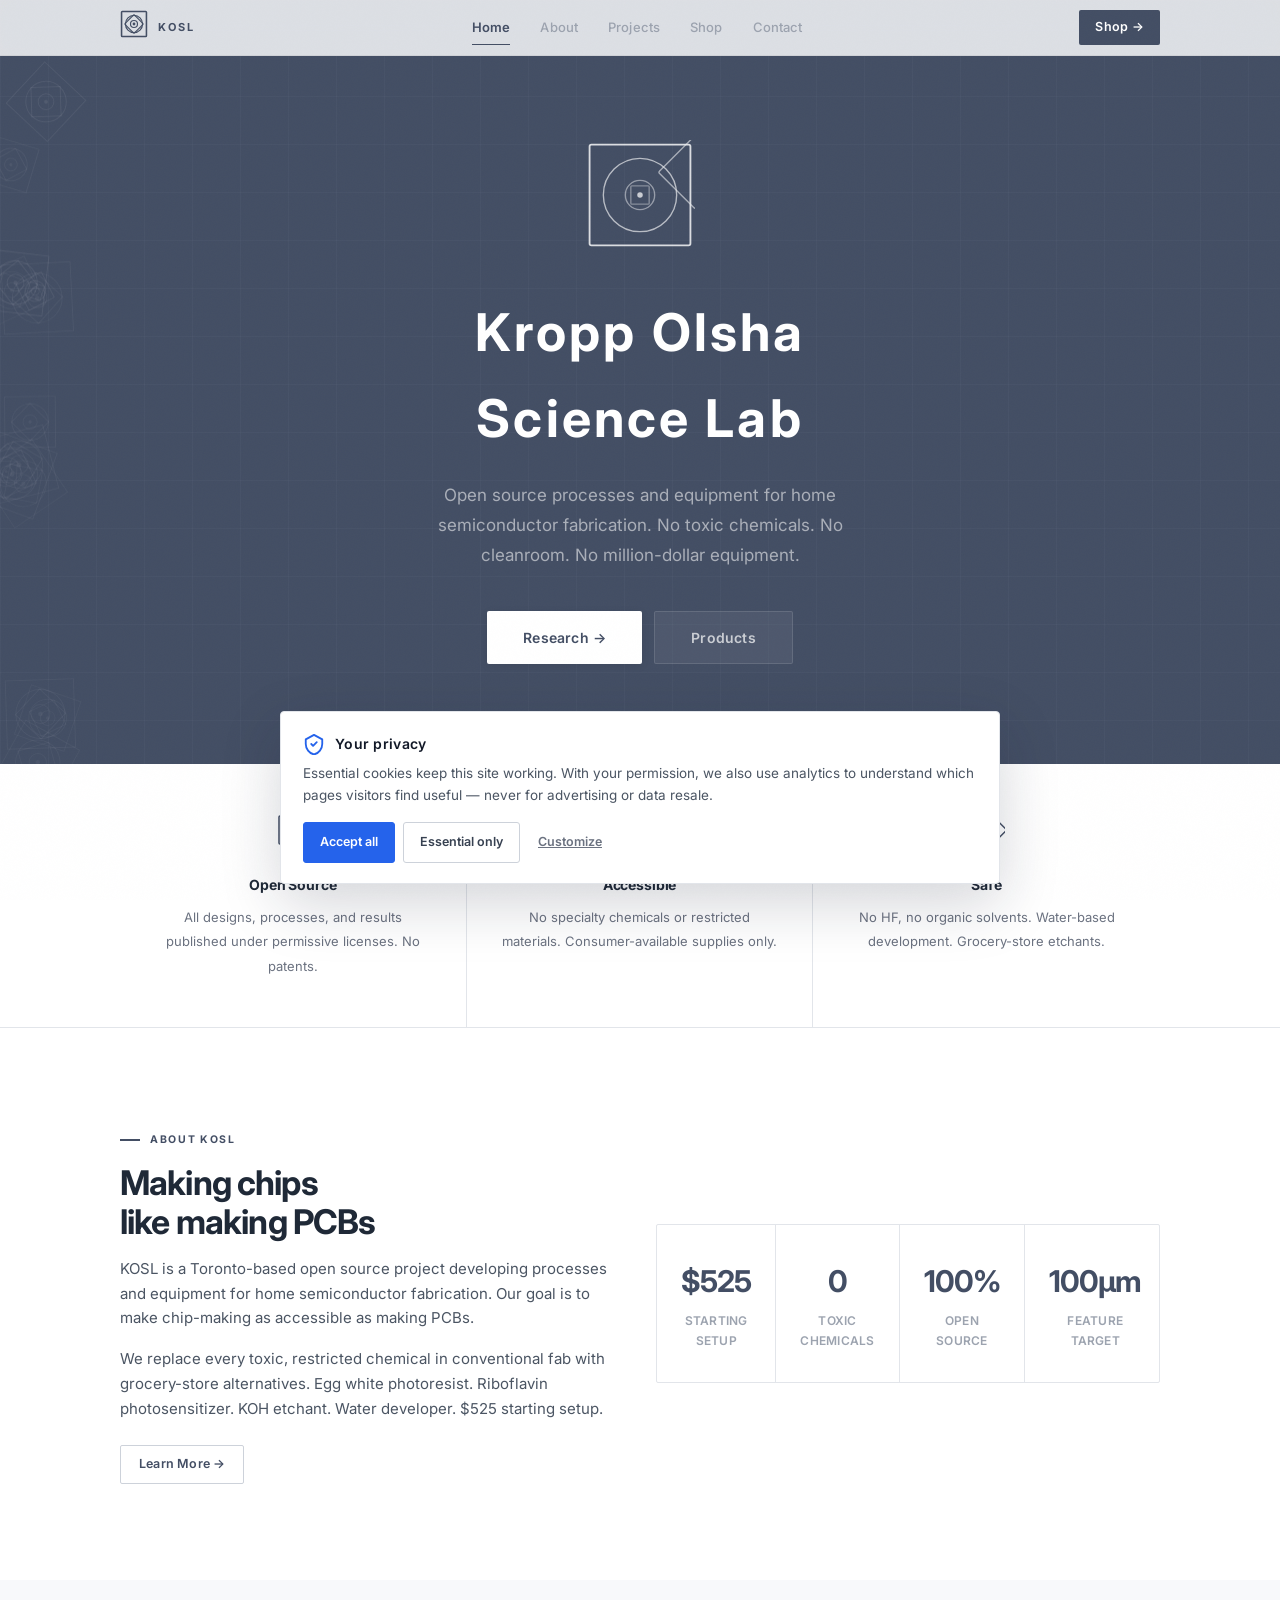
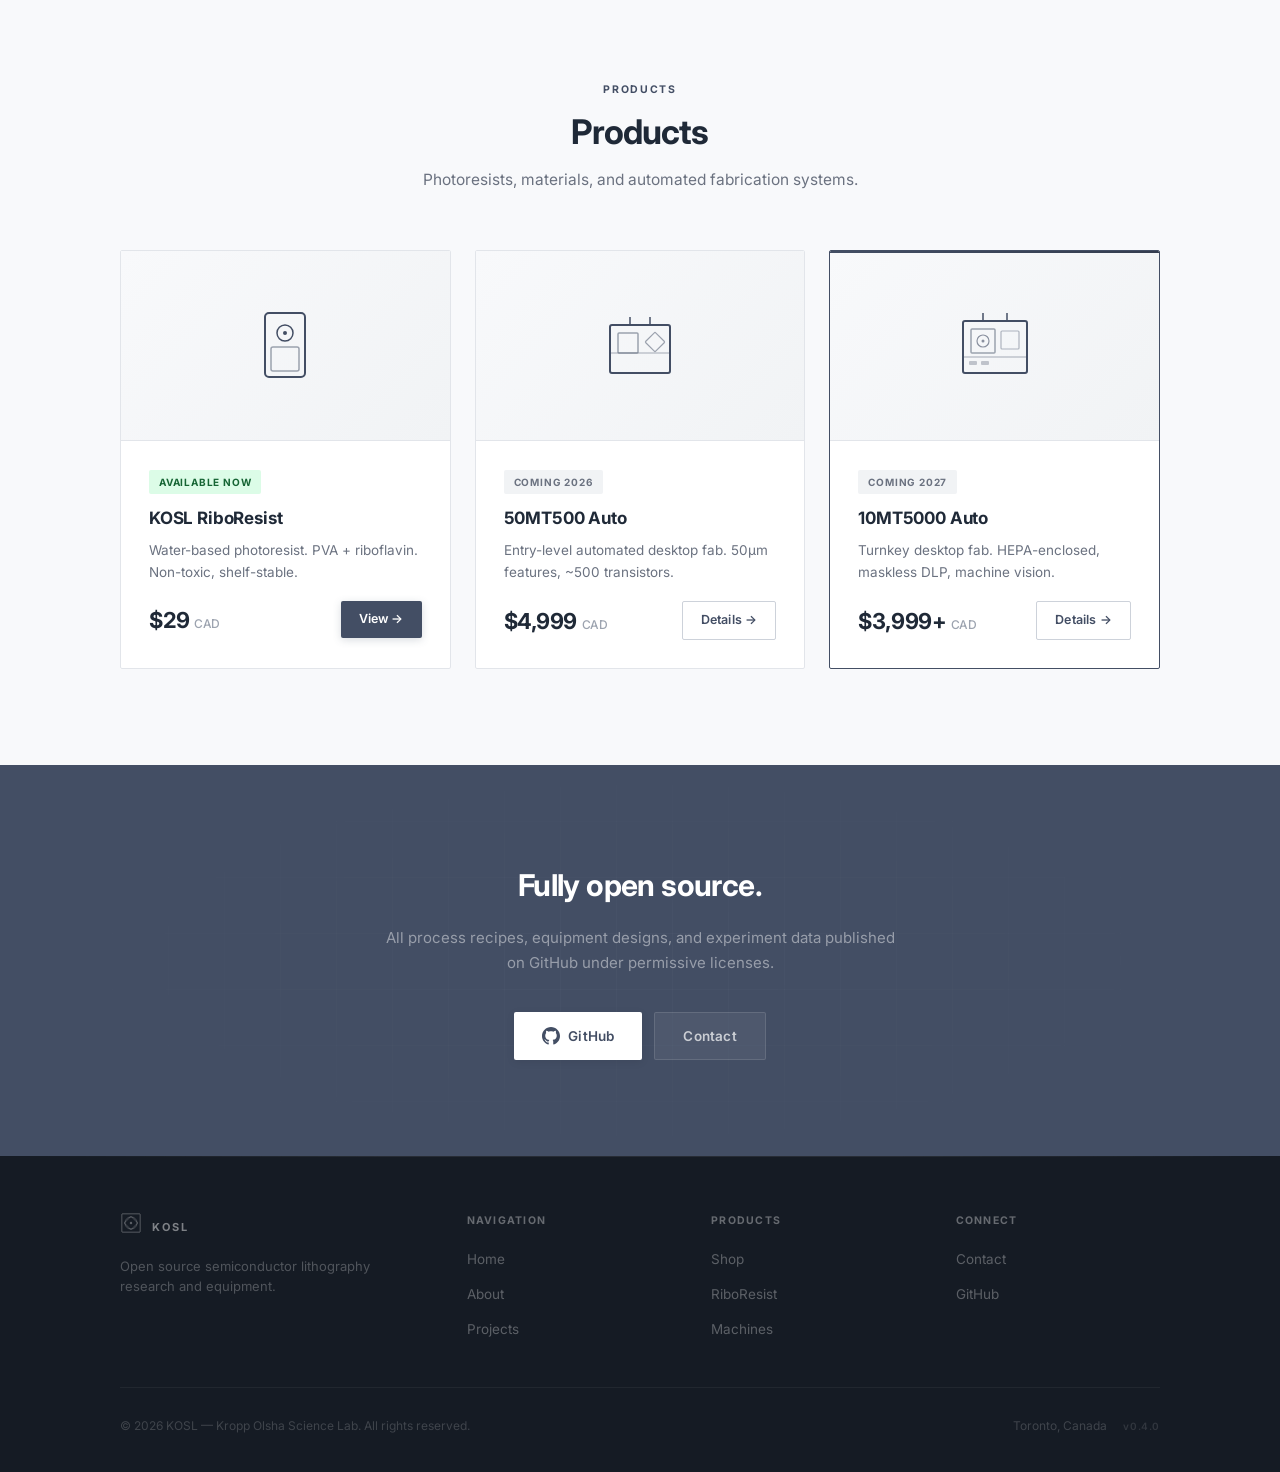
==== commit 60c8ebb3: "Add GA4 + Consent Mode v2 cookie banner; reduced-motion guard; SEO meta - cookie-consent.js: full v2" ====
--- a/index.html
+++ b/index.html
@@ -4,11 +4,28 @@
     <meta charset="UTF-8">
     <meta name="viewport" content="width=device-width, initial-scale=1.0">
     <title>KOSL — Kropp Olsha Science Lab</title>
+    <meta name="description" content="Open source processes and equipment for home semiconductor fabrication. No toxic chemicals, no cleanroom, no million-dollar equipment.">
+    <meta name="robots" content="index, follow">
+    <meta property="og:title" content="KOSL — Kropp Olsha Science Lab">
+    <meta property="og:description" content="Open source home semiconductor fabrication.">
+    <meta property="og:type" content="website">
+    <meta property="og:image" content="og-image.png">
+    <meta name="twitter:card" content="summary_large_image">
     <link rel="preconnect" href="https://fonts.googleapis.com">
     <link rel="preconnect" href="https://fonts.gstatic.com" crossorigin>
     <link href="https://fonts.googleapis.com/css2?family=Inter:wght@300;400;500;600;700&display=swap" rel="stylesheet">
     <link rel="icon" type="image/svg+xml" href="data:image/svg+xml,%3Csvg xmlns='http://www.w3.org/2000/svg' viewBox='0 0 32 32'%3E%3Crect x='2' y='2' width='28' height='28' rx='1' fill='none' stroke='%23434e64' stroke-width='2'/%3E%3Ccircle cx='16' cy='16' r='10' fill='none' stroke='%23434e64' stroke-width='1.5'/%3E%3Crect x='8.3' y='8.3' width='15.4' height='15.4' rx='1' fill='none' stroke='%23434e64' stroke-width='1.5' transform='rotate(45 16 16)'/%3E%3Ccircle cx='16' cy='16' r='4' fill='none' stroke='%23434e64' stroke-width='1.5'/%3E%3Ccircle cx='16' cy='16' r='1.5' fill='%23434e64'/%3E%3C/svg%3E">
     <link rel="stylesheet" href="style.css">
+
+    <!-- Cookie consent (Consent Mode v2 default-deny, must load BEFORE gtag config) -->
+    <script src="cookie-consent.js"></script>
+
+    <!-- GA4 — TODO: replace G-KOSL_TODO with provisioned measurement ID -->
+    <script async src="https://www.googletagmanager.com/gtag/js?id=G-KOSL_TODO"></script>
+    <script>
+      gtag('js', new Date());
+      gtag('config', 'G-KOSL_TODO', { anonymize_ip: true });
+    </script>
 </head>
 <body>
     <!-- Hero -->
--- a/style.css
+++ b/style.css
@@ -1,8 +1,7 @@
 /* ═══════════════════════════════════════════════════
    KOSL — Kropp Olsha Science Lab
-   Multi-page site stylesheet v0.2.0
-   Brand: Inter, navy #434e64, square 2px radius,
-   nested-geometry reticle motif
+   v0.3.0 — "Precision Instrument" visual overhaul
+   Brand: Inter, navy #434e64, square edges, reticle motif
    ═══════════════════════════════════════════════════ */
 
 *, *::before, *::after {
@@ -25,10 +24,10 @@
     --green-dark: #166534;
     --amber-light: #fef3c7;
     --amber-dark: #92400e;
-    --gray-50: #f9fafb;
-    --gray-100: #f3f4f6;
-    --gray-200: #e5e7eb;
-    --gray-300: #d1d5db;
+    --gray-50: #f8f9fb;
+    --gray-100: #f1f3f5;
+    --gray-200: #e2e5ea;
+    --gray-300: #cdd2da;
     --gray-400: #9ca3af;
     --gray-500: #6b7280;
     --gray-600: #4b5563;
@@ -38,8 +37,11 @@
     --white: #ffffff;
     --max-w: 1120px;
     --max-w-narrow: 720px;
-    --nav-h: 64px;
-    --transition: 0.25s ease;
+    --nav-h: 56px;
+    --ease-out-expo: cubic-bezier(0.16, 1, 0.3, 1);
+    --ease-out-quart: cubic-bezier(0.25, 1, 0.5, 1);
+    --transition: 0.3s var(--ease-out-quart);
+    --transition-slow: 0.5s var(--ease-out-expo);
 }
 
 html {
@@ -56,6 +58,19 @@
     -moz-osx-font-smoothing: grayscale;
 }
 
+/* Noise texture overlay for tactile depth */
+body::after {
+    content: '';
+    position: fixed;
+    inset: 0;
+    pointer-events: none;
+    z-index: 9999;
+    opacity: 0.018;
+    background-image: url("data:image/svg+xml,%3Csvg viewBox='0 0 256 256' xmlns='http://www.w3.org/2000/svg'%3E%3Cfilter id='n'%3E%3CfeTurbulence type='fractalNoise' baseFrequency='0.85' numOctaves='4' stitchTiles='stitch'/%3E%3C/filter%3E%3Crect width='100%25' height='100%25' filter='url(%23n)'/%3E%3C/svg%3E");
+    background-repeat: repeat;
+    background-size: 256px 256px;
+}
+
 a { color: var(--blue); text-decoration: none; }
 a:hover { color: var(--blue-dark); }
 img { max-width: 100%; display: block; }
@@ -65,13 +80,13 @@
 .container {
     max-width: var(--max-w);
     margin: 0 auto;
-    padding: 0 32px;
+    padding: 0 40px;
 }
 
 .container-narrow {
     max-width: var(--max-w-narrow);
     margin: 0 auto;
-    padding: 0 32px;
+    padding: 0 40px;
 }
 
 /* ═══════════════ NAVIGATION ═══════════════ */
@@ -83,16 +98,22 @@
     right: 0;
     z-index: 100;
     height: var(--nav-h);
-    background: rgba(255, 255, 255, 0.94);
-    backdrop-filter: blur(16px);
-    -webkit-backdrop-filter: blur(16px);
-    border-bottom: 1px solid var(--gray-200);
+    background: rgba(255, 255, 255, 0.82);
+    backdrop-filter: blur(20px) saturate(1.4);
+    -webkit-backdrop-filter: blur(20px) saturate(1.4);
+    border-bottom: 1px solid rgba(0, 0, 0, 0.06);
+    transition: background 0.4s, box-shadow 0.4s;
+}
+
+nav.scrolled {
+    background: rgba(255, 255, 255, 0.95);
+    box-shadow: 0 1px 12px rgba(0, 0, 0, 0.04);
 }
 
 .nav-inner {
     max-width: var(--max-w);
     margin: 0 auto;
-    padding: 0 32px;
+    padding: 0 40px;
     height: 100%;
     display: flex;
     align-items: center;
@@ -104,65 +125,89 @@
     align-items: center;
     gap: 10px;
     text-decoration: none;
-}
+    transition: opacity var(--transition);
+}
+
+.nav-logo:hover { opacity: 0.7; }
 
 .nav-logo-text {
     font-size: 11px;
     font-weight: 700;
-    letter-spacing: 0.14em;
+    letter-spacing: 0.18em;
     color: var(--navy);
     text-transform: uppercase;
 }
 
 .nav-links {
     display: flex;
-    gap: 0;
+    gap: 2px;
     list-style: none;
 }
 
 .nav-links a {
     display: block;
-    padding: 8px 16px;
-    font-size: 13.5px;
+    position: relative;
+    padding: 6px 14px;
+    font-size: 13px;
     font-weight: 500;
-    color: var(--gray-500);
+    color: var(--gray-400);
     text-decoration: none;
     letter-spacing: 0.01em;
-    border-radius: 2px;
-    transition: color var(--transition), background var(--transition);
+    transition: color var(--transition);
+}
+
+.nav-links a::after {
+    content: '';
+    position: absolute;
+    bottom: -1px;
+    left: 14px;
+    right: 14px;
+    height: 1.5px;
+    background: var(--navy);
+    transform: scaleX(0);
+    transform-origin: center;
+    transition: transform var(--transition);
 }
 
 .nav-links a:hover {
-    color: var(--gray-800);
-    background: var(--gray-50);
+    color: var(--gray-700);
+}
+
+.nav-links a:hover::after {
+    transform: scaleX(1);
 }
 
 .nav-links a.active {
     color: var(--navy);
-    background: var(--gray-100);
     font-weight: 600;
+}
+
+.nav-links a.active::after {
+    transform: scaleX(1);
 }
 
 .nav-cta {
     display: inline-flex;
     align-items: center;
     gap: 6px;
-    padding: 8px 18px;
+    padding: 7px 16px;
     background: var(--navy);
     color: var(--white) !important;
-    font-size: 13px;
+    font-size: 12.5px;
     font-weight: 600;
+    letter-spacing: 0.02em;
     border-radius: 2px;
-    transition: background var(--transition);
+    transition: background var(--transition), transform var(--transition), box-shadow var(--transition);
     text-decoration: none;
 }
 
 .nav-cta:hover {
     background: var(--navy-dark) !important;
     color: var(--white) !important;
-}
-
-/* Mobile nav toggle */
+    transform: translateY(-1px);
+    box-shadow: 0 4px 12px rgba(67, 78, 100, 0.25);
+}
+
 .nav-toggle {
     display: none;
     background: none;
@@ -173,8 +218,8 @@
 }
 
 .nav-toggle svg {
-    width: 24px;
-    height: 24px;
+    width: 22px;
+    height: 22px;
     stroke: currentColor;
     stroke-width: 2;
     fill: none;
@@ -184,7 +229,7 @@
 
 .page-header {
     background: var(--navy);
-    padding: 120px 32px 64px;
+    padding: 130px 40px 72px;
     text-align: center;
     position: relative;
     overflow: hidden;
@@ -195,39 +240,62 @@
     position: absolute;
     inset: 0;
     background-image:
-        linear-gradient(rgba(255,255,255,0.03) 1px, transparent 1px),
-        linear-gradient(90deg, rgba(255,255,255,0.03) 1px, transparent 1px);
-    background-size: 48px 48px;
+        linear-gradient(rgba(255,255,255,0.035) 1px, transparent 1px),
+        linear-gradient(90deg, rgba(255,255,255,0.035) 1px, transparent 1px);
+    background-size: 56px 56px;
+    mask-image: radial-gradient(ellipse 70% 80% at 50% 60%, black, transparent);
+    -webkit-mask-image: radial-gradient(ellipse 70% 80% at 50% 60%, black, transparent);
     pointer-events: none;
 }
 
+/* Radial light bloom */
+.page-header::after {
+    content: '';
+    position: absolute;
+    width: 500px;
+    height: 500px;
+    top: 30%;
+    left: 50%;
+    transform: translate(-50%, -50%);
+    background: radial-gradient(circle, rgba(255,255,255,0.06) 0%, transparent 65%);
+    pointer-events: none;
+}
+
 .page-header h1 {
-    font-size: 40px;
+    font-size: 42px;
     font-weight: 700;
     color: var(--white);
-    letter-spacing: -0.01em;
-    position: relative;
-    margin-bottom: 12px;
+    letter-spacing: -0.025em;
+    position: relative;
+    margin-bottom: 14px;
+    animation: headerFadeUp 0.6s var(--ease-out-expo) both;
 }
 
 .page-header p {
-    font-size: 16px;
-    color: rgba(255, 255, 255, 0.55);
-    max-width: 480px;
+    font-size: 15.5px;
+    color: rgba(255, 255, 255, 0.5);
+    max-width: 440px;
     margin: 0 auto;
     position: relative;
     line-height: 1.7;
+    animation: headerFadeUp 0.6s var(--ease-out-expo) 0.1s both;
 }
 
 .page-header .label {
-    font-size: 11px;
-    font-weight: 700;
-    letter-spacing: 0.12em;
-    color: rgba(255, 255, 255, 0.35);
+    font-size: 10.5px;
+    font-weight: 700;
+    letter-spacing: 0.16em;
+    color: rgba(255, 255, 255, 0.3);
     text-transform: uppercase;
-    margin-bottom: 16px;
+    margin-bottom: 18px;
     display: block;
     position: relative;
+    animation: headerFadeUp 0.6s var(--ease-out-expo) both;
+}
+
+@keyframes headerFadeUp {
+    from { opacity: 0; transform: translateY(16px); }
+    to { opacity: 1; transform: translateY(0); }
 }
 
 /* ═══════════════ HERO (Home only) ═══════════════ */
@@ -240,7 +308,7 @@
     align-items: center;
     justify-content: center;
     text-align: center;
-    padding: 140px 32px 100px;
+    padding: 140px 40px 100px;
     overflow: hidden;
 }
 
@@ -271,8 +339,34 @@
 
 .hero-mark {
     margin: 0 auto 32px;
-    opacity: 0.85;
-    animation: fadeIn 0.8s ease forwards;
+    opacity: 0;
+    animation: markReveal 1.2s var(--ease-out-expo) 0.1s forwards;
+}
+
+@keyframes markReveal {
+    from { opacity: 0; transform: scale(0.85); }
+    to { opacity: 0.9; transform: scale(1); }
+}
+
+/* Slow counter-rotation on reticle rings */
+.hero-mark rect:first-child {
+    transform-origin: 60px 60px;
+    animation: reticleRotateCW 40s linear infinite;
+}
+
+.hero-mark rect:nth-child(3) {
+    transform-origin: 60px 60px;
+    animation: reticleRotateCCW 28s linear infinite;
+}
+
+@keyframes reticleRotateCW {
+    from { transform: rotate(0deg); }
+    to { transform: rotate(360deg); }
+}
+
+@keyframes reticleRotateCCW {
+    from { transform: rotate(45deg); }
+    to { transform: rotate(-315deg); }
 }
 
 .hero h1 {
@@ -310,44 +404,54 @@
     gap: 8px;
     padding: 12px 28px;
     font-family: inherit;
-    font-size: 14px;
+    font-size: 13.5px;
     font-weight: 600;
+    letter-spacing: 0.015em;
     border-radius: 2px;
     text-decoration: none;
     cursor: pointer;
     border: none;
     transition: all var(--transition);
+    position: relative;
 }
 
 .btn-primary {
     background: var(--white);
     color: var(--navy);
+    box-shadow: 0 2px 8px rgba(0, 0, 0, 0.08);
 }
 
 .btn-primary:hover {
-    background: var(--gray-100);
+    background: var(--white);
     color: var(--navy-dark);
+    transform: translateY(-2px);
+    box-shadow: 0 6px 20px rgba(0, 0, 0, 0.12);
 }
 
 .btn-secondary {
-    background: rgba(255, 255, 255, 0.08);
-    color: rgba(255, 255, 255, 0.8);
-    border: 1px solid rgba(255, 255, 255, 0.15);
+    background: rgba(255, 255, 255, 0.06);
+    color: rgba(255, 255, 255, 0.7);
+    border: 1px solid rgba(255, 255, 255, 0.12);
 }
 
 .btn-secondary:hover {
-    background: rgba(255, 255, 255, 0.14);
+    background: rgba(255, 255, 255, 0.12);
     color: var(--white);
+    border-color: rgba(255, 255, 255, 0.2);
+    transform: translateY(-2px);
 }
 
 .btn-navy {
     background: var(--navy);
     color: var(--white);
+    box-shadow: 0 2px 8px rgba(67, 78, 100, 0.2);
 }
 
 .btn-navy:hover {
     background: var(--navy-dark);
     color: var(--white);
+    transform: translateY(-2px);
+    box-shadow: 0 6px 20px rgba(67, 78, 100, 0.3);
 }
 
 .btn-outline {
@@ -358,29 +462,21 @@
 
 .btn-outline:hover {
     border-color: var(--navy);
-    background: var(--gray-50);
-    color: var(--navy);
-}
-
-.btn-sm {
-    padding: 8px 18px;
-    font-size: 13px;
-}
-
-.btn-lg {
-    padding: 14px 36px;
-    font-size: 15px;
-}
-
-.btn-block {
-    width: 100%;
-    justify-content: center;
-}
+    background: var(--navy);
+    color: var(--white);
+    transform: translateY(-2px);
+    box-shadow: 0 6px 20px rgba(67, 78, 100, 0.15);
+}
+
+.btn-sm { padding: 8px 18px; font-size: 12.5px; }
+.btn-lg { padding: 14px 36px; font-size: 14px; }
+.btn-block { width: 100%; justify-content: center; }
 
 /* ═══════════════ SECTIONS ═══════════════ */
 
 .section {
-    padding: 80px 0;
+    padding: 96px 0;
+    position: relative;
 }
 
 .section-alt {
@@ -398,12 +494,23 @@
 }
 
 .section-label {
-    font-size: 11px;
-    font-weight: 700;
-    letter-spacing: 0.12em;
+    font-size: 10.5px;
+    font-weight: 700;
+    letter-spacing: 0.16em;
     text-transform: uppercase;
     color: var(--navy);
-    margin-bottom: 12px;
+    margin-bottom: 14px;
+    display: inline-flex;
+    align-items: center;
+    gap: 10px;
+}
+
+.section-label::before {
+    content: '';
+    width: 20px;
+    height: 1.5px;
+    background: var(--navy);
+    display: block;
 }
 
 .section-dark .section-label,
@@ -411,12 +518,18 @@
     color: rgba(255, 255, 255, 0.35);
 }
 
+.section-dark .section-label::before,
+.section-darker .section-label::before {
+    background: rgba(255, 255, 255, 0.2);
+}
+
 .section-heading {
-    font-size: 32px;
+    font-size: 34px;
     font-weight: 700;
     color: var(--gray-800);
-    letter-spacing: -0.01em;
+    letter-spacing: -0.025em;
     margin-bottom: 16px;
+    line-height: 1.15;
 }
 
 .section-dark .section-heading,
@@ -425,47 +538,41 @@
 }
 
 .section-desc {
-    font-size: 16px;
+    font-size: 15.5px;
     color: var(--gray-500);
-    max-width: 540px;
+    max-width: 500px;
     line-height: 1.7;
 }
 
 .section-dark .section-desc {
-    color: rgba(255, 255, 255, 0.5);
+    color: rgba(255, 255, 255, 0.45);
 }
 
 .section-header {
-    margin-bottom: 48px;
+    margin-bottom: 56px;
 }
 
 .section-header-center {
     text-align: center;
 }
 
+.section-header-center .section-label {
+    justify-content: center;
+}
+
+.section-header-center .section-label::before {
+    display: none;
+}
+
 .section-header-center .section-desc {
     margin: 0 auto;
 }
 
 /* ═══════════════ GRID HELPERS ═══════════════ */
 
-.grid-2 {
-    display: grid;
-    grid-template-columns: 1fr 1fr;
-    gap: 24px;
-}
-
-.grid-3 {
-    display: grid;
-    grid-template-columns: repeat(3, 1fr);
-    gap: 24px;
-}
-
-.grid-4 {
-    display: grid;
-    grid-template-columns: repeat(4, 1fr);
-    gap: 24px;
-}
+.grid-2 { display: grid; grid-template-columns: 1fr 1fr; gap: 32px; }
+.grid-3 { display: grid; grid-template-columns: repeat(3, 1fr); gap: 24px; }
+.grid-4 { display: grid; grid-template-columns: repeat(4, 1fr); gap: 20px; }
 
 /* ═══════════════ CARDS ═══════════════ */
 
@@ -474,94 +581,100 @@
     border: 1px solid var(--gray-200);
     border-radius: 2px;
     padding: 32px;
-    transition: box-shadow var(--transition), transform var(--transition), border-color var(--transition);
+    position: relative;
+    transition: transform var(--transition), box-shadow var(--transition-slow), border-color var(--transition);
+}
+
+.card::before {
+    content: '';
+    position: absolute;
+    inset: -1px;
+    border-radius: 3px;
+    background: linear-gradient(135deg, rgba(67,78,100,0.2), transparent 50%, rgba(67,78,100,0.1));
+    opacity: 0;
+    transition: opacity var(--transition-slow);
+    z-index: -1;
+    pointer-events: none;
 }
 
 .card:hover {
-    box-shadow: 0 8px 28px rgba(0, 0, 0, 0.08);
-    transform: translateY(-2px);
-    border-color: var(--gray-300);
+    transform: translateY(-4px);
+    box-shadow: 0 12px 40px rgba(0, 0, 0, 0.07), 0 2px 8px rgba(0, 0, 0, 0.04);
+    border-color: transparent;
+}
+
+.card:hover::before {
+    opacity: 1;
 }
 
 .card-dark {
-    background: rgba(255, 255, 255, 0.04);
-    border-color: rgba(255, 255, 255, 0.08);
+    background: rgba(255, 255, 255, 0.03);
+    border-color: rgba(255, 255, 255, 0.07);
+}
+
+.card-dark::before {
+    background: linear-gradient(135deg, rgba(255,255,255,0.12), transparent 50%, rgba(255,255,255,0.06));
 }
 
 .card-dark:hover {
-    background: rgba(255, 255, 255, 0.07);
-    border-color: rgba(255, 255, 255, 0.14);
-    box-shadow: 0 8px 28px rgba(0, 0, 0, 0.25);
+    background: rgba(255, 255, 255, 0.06);
+    box-shadow: 0 12px 40px rgba(0, 0, 0, 0.25);
 }
 
 .card-featured {
     border-color: var(--navy);
-    position: relative;
-}
-
-.card-featured::before {
+}
+
+.card-featured::after {
     content: '';
     position: absolute;
     top: 0;
     left: 0;
     right: 0;
-    height: 3px;
-    background: var(--navy);
+    height: 2px;
+    background: linear-gradient(90deg, var(--navy), var(--navy-dark));
 }
 
 /* ═══════════════ BADGES ═══════════════ */
 
 .badge {
     display: inline-block;
-    font-size: 11px;
-    font-weight: 700;
-    letter-spacing: 0.06em;
+    font-size: 10px;
+    font-weight: 700;
+    letter-spacing: 0.08em;
     text-transform: uppercase;
     padding: 4px 10px;
     border-radius: 2px;
 }
 
-.badge-active {
-    background: var(--green-light);
-    color: var(--green-dark);
-}
-
-.badge-upcoming {
-    background: var(--gray-100);
-    color: var(--gray-500);
-}
-
-.badge-dark-upcoming {
-    background: rgba(255, 255, 255, 0.08);
-    color: rgba(255, 255, 255, 0.5);
-}
-
-.badge-new {
-    background: var(--blue-light);
-    color: var(--blue);
-}
+.badge-active { background: var(--green-light); color: var(--green-dark); }
+.badge-upcoming { background: var(--gray-100); color: var(--gray-500); }
+.badge-dark-upcoming { background: rgba(255,255,255,0.08); color: rgba(255,255,255,0.5); }
+.badge-new { background: var(--blue-light); color: var(--blue); }
 
 /* ═══════════════ TAGS ═══════════════ */
 
 .tag {
     display: inline-block;
-    font-size: 12px;
+    font-size: 11.5px;
     font-weight: 500;
     color: var(--navy);
     background: var(--blue-light);
     padding: 3px 10px;
     border-radius: 2px;
-}
-
-.tag-dark {
-    background: rgba(255, 255, 255, 0.08);
-    color: rgba(255, 255, 255, 0.5);
+    transition: background var(--transition), color var(--transition);
+}
+
+.tag:hover {
+    background: var(--navy);
+    color: var(--white);
 }
 
 /* ═══════════════ HOME: INTRO STRIP ═══════════════ */
 
 .intro-strip {
     border-bottom: 1px solid var(--gray-200);
+    position: relative;
 }
 
 .intro-grid {
@@ -571,47 +684,70 @@
 }
 
 .intro-item {
-    padding: 40px 24px;
+    padding: 48px 32px;
     border-right: 1px solid var(--gray-200);
-}
-
-.intro-item:last-child {
-    border-right: none;
+    transition: background var(--transition);
+}
+
+.intro-item:last-child { border-right: none; }
+
+.intro-item:hover {
+    background: var(--gray-50);
 }
 
 .intro-icon {
-    margin: 0 auto 16px;
+    margin: 0 auto 18px;
+    transition: transform var(--transition);
+}
+
+.intro-item:hover .intro-icon {
+    transform: scale(1.1);
 }
 
 .intro-item strong {
     display: block;
-    font-size: 15px;
+    font-size: 14px;
     font-weight: 700;
     color: var(--gray-800);
-    margin-bottom: 6px;
+    letter-spacing: -0.01em;
+    margin-bottom: 8px;
 }
 
 .intro-item span {
     font-size: 13px;
     color: var(--gray-500);
-    line-height: 1.5;
+    line-height: 1.55;
 }
 
 /* ═══════════════ HOME: FEATURED PRODUCTS ═══════════════ */
 
 .product-preview-card {
-    padding: 0;
+    padding: 0 !important;
     overflow: hidden;
 }
 
 .product-preview-visual {
-    background: var(--gray-50);
-    padding: 40px;
+    background: linear-gradient(135deg, var(--gray-50), var(--gray-100));
+    padding: 44px;
     display: flex;
     align-items: center;
     justify-content: center;
     border-bottom: 1px solid var(--gray-200);
-    min-height: 180px;
+    min-height: 190px;
+    position: relative;
+    transition: background var(--transition);
+}
+
+.product-preview-card:hover .product-preview-visual {
+    background: linear-gradient(135deg, var(--gray-100), var(--gray-50));
+}
+
+.product-preview-visual svg {
+    transition: transform var(--transition);
+}
+
+.product-preview-card:hover .product-preview-visual svg {
+    transform: scale(1.08);
 }
 
 .product-preview-body {
@@ -619,16 +755,17 @@
 }
 
 .product-preview-body h3 {
-    font-size: 18px;
+    font-size: 17px;
     font-weight: 700;
     color: var(--gray-800);
+    letter-spacing: -0.01em;
     margin-bottom: 8px;
 }
 
 .product-preview-body p {
-    font-size: 14px;
+    font-size: 13.5px;
     color: var(--gray-500);
-    margin-bottom: 16px;
+    margin-bottom: 18px;
     line-height: 1.6;
 }
 
@@ -639,9 +776,10 @@
 }
 
 .product-preview-price {
-    font-size: 20px;
+    font-size: 22px;
     font-weight: 700;
     color: var(--gray-800);
+    letter-spacing: -0.02em;
 }
 
 .product-preview-price small {
@@ -654,20 +792,43 @@
 
 .cta-banner {
     text-align: center;
-    padding: 80px 32px;
+    padding: 96px 40px;
+    position: relative;
+    overflow: hidden;
+}
+
+/* Subtle grid in CTA */
+.cta-banner::before {
+    content: '';
+    position: absolute;
+    inset: 0;
+    background-image:
+        linear-gradient(rgba(255,255,255,0.025) 1px, transparent 1px),
+        linear-gradient(90deg, rgba(255,255,255,0.025) 1px, transparent 1px);
+    background-size: 56px 56px;
+    mask-image: radial-gradient(ellipse 50% 60% at 50% 50%, black, transparent);
+    -webkit-mask-image: radial-gradient(ellipse 50% 60% at 50% 50%, black, transparent);
+    pointer-events: none;
 }
 
 .cta-banner h2 {
-    font-size: 28px;
+    font-size: 30px;
     font-weight: 700;
     color: var(--white);
-    margin-bottom: 16px;
+    letter-spacing: -0.02em;
+    margin-bottom: 14px;
+    position: relative;
 }
 
 .cta-banner p {
-    color: rgba(255, 255, 255, 0.5);
-    margin-bottom: 32px;
-    font-size: 16px;
+    color: rgba(255, 255, 255, 0.45);
+    margin-bottom: 36px;
+    font-size: 15px;
+    position: relative;
+    max-width: 520px;
+    margin-left: auto;
+    margin-right: auto;
+    line-height: 1.7;
 }
 
 /* ═══════════════ ABOUT: TEAM ═══════════════ */
@@ -685,36 +846,43 @@
 }
 
 .team-avatar {
-    width: 72px;
-    height: 72px;
+    width: 68px;
+    height: 68px;
     border-radius: 2px;
     background: var(--navy);
     color: var(--white);
     display: flex;
     align-items: center;
     justify-content: center;
-    font-size: 18px;
-    font-weight: 700;
-    letter-spacing: 0.04em;
+    font-size: 16px;
+    font-weight: 700;
+    letter-spacing: 0.06em;
     flex-shrink: 0;
+    transition: transform var(--transition);
+}
+
+.card:hover .team-avatar {
+    transform: scale(1.05);
 }
 
 .team-info h3 {
-    font-size: 17px;
+    font-size: 16px;
     font-weight: 700;
     color: var(--gray-800);
+    letter-spacing: -0.01em;
     margin-bottom: 2px;
 }
 
 .team-info .role {
-    font-size: 13px;
-    font-weight: 500;
+    font-size: 12.5px;
+    font-weight: 600;
     color: var(--navy);
+    letter-spacing: 0.02em;
     margin-bottom: 8px;
 }
 
 .team-info p {
-    font-size: 14px;
+    font-size: 13.5px;
     color: var(--gray-500);
     line-height: 1.6;
 }
@@ -730,17 +898,23 @@
 .value-icon {
     flex-shrink: 0;
     margin-top: 2px;
+    transition: transform var(--transition);
+}
+
+.card:hover .value-icon {
+    transform: rotate(8deg) scale(1.08);
 }
 
 .value-card h3 {
-    font-size: 15px;
+    font-size: 14.5px;
     font-weight: 700;
     color: var(--gray-800);
-    margin-bottom: 4px;
+    letter-spacing: -0.01em;
+    margin-bottom: 6px;
 }
 
 .value-card p {
-    font-size: 14px;
+    font-size: 13.5px;
     color: var(--gray-500);
     line-height: 1.6;
 }
@@ -754,74 +928,85 @@
     border: 1px solid var(--gray-200);
     border-radius: 2px;
     overflow: hidden;
+    background: var(--white);
 }
 
 .stat-item {
     padding: 32px 24px;
     text-align: center;
     border-right: 1px solid var(--gray-200);
-}
-
-.stat-item:last-child {
-    border-right: none;
+    transition: background var(--transition);
+}
+
+.stat-item:last-child { border-right: none; }
+
+.stat-item:hover {
+    background: var(--gray-50);
 }
 
 .stat-value {
-    font-size: 32px;
+    font-size: 30px;
     font-weight: 700;
     color: var(--navy);
+    letter-spacing: -0.03em;
     margin-bottom: 4px;
 }
 
 .stat-label {
-    font-size: 13px;
-    font-weight: 500;
-    color: var(--gray-500);
+    font-size: 12px;
+    font-weight: 600;
+    color: var(--gray-400);
+    letter-spacing: 0.02em;
+    text-transform: uppercase;
 }
 
 /* ═══════════════ PROJECTS: TIMELINE ═══════════════ */
 
 .timeline {
     position: relative;
-    padding-left: 48px;
+    padding-left: 56px;
 }
 
 .timeline::before {
     content: '';
     position: absolute;
-    left: 15px;
-    top: 8px;
-    bottom: 8px;
-    width: 2px;
-    background: var(--gray-200);
+    left: 17px;
+    top: 10px;
+    bottom: 10px;
+    width: 1.5px;
+    background: linear-gradient(180deg, var(--navy), var(--gray-200) 20%, var(--gray-200) 80%, transparent);
 }
 
 .timeline-item {
     position: relative;
-    margin-bottom: 48px;
-}
-
-.timeline-item:last-child {
-    margin-bottom: 0;
-}
+    margin-bottom: 52px;
+}
+
+.timeline-item:last-child { margin-bottom: 0; }
 
 .timeline-dot {
     position: absolute;
-    left: -48px;
-    top: 4px;
-    width: 32px;
-    height: 32px;
+    left: -56px;
+    top: 6px;
+    width: 36px;
+    height: 36px;
     border-radius: 50%;
-    background: var(--gray-100);
+    background: var(--white);
     border: 2px solid var(--gray-300);
     display: flex;
     align-items: center;
     justify-content: center;
+    transition: border-color var(--transition), transform var(--transition);
+}
+
+.timeline-item:hover .timeline-dot {
+    transform: scale(1.1);
 }
 
 .timeline-dot.active {
     background: var(--navy);
     border-color: var(--navy);
+    box-shadow: 0 0 0 4px rgba(67, 78, 100, 0.12);
 }
 
 .timeline-dot.active::after {
@@ -834,25 +1019,26 @@
 
 .timeline-dot::after {
     content: '';
-    width: 8px;
-    height: 8px;
+    width: 6px;
+    height: 6px;
     border-radius: 50%;
     background: var(--gray-400);
 }
 
 .timeline-phase {
-    font-size: 11px;
-    font-weight: 700;
-    letter-spacing: 0.1em;
+    font-size: 10.5px;
+    font-weight: 700;
+    letter-spacing: 0.14em;
     text-transform: uppercase;
     color: var(--navy);
     margin-bottom: 6px;
 }
 
 .timeline-title {
-    font-size: 20px;
+    font-size: 21px;
     font-weight: 700;
     color: var(--gray-800);
+    letter-spacing: -0.02em;
     margin-bottom: 8px;
 }
 
@@ -860,34 +1046,42 @@
     font-size: 14px;
     color: var(--gray-500);
     line-height: 1.7;
-    max-width: 560px;
+    max-width: 540px;
 }
 
 .timeline-tags {
     display: flex;
     gap: 8px;
     flex-wrap: wrap;
-    margin-top: 12px;
+    margin-top: 14px;
 }
 
 /* ═══════════════ PROJECTS: PROJECT CARDS ═══════════════ */
 
-.project-card-icon {
-    margin-bottom: 20px;
+.project-card-icon { margin-bottom: 20px; }
+
+.project-card-icon svg {
+    transition: transform var(--transition);
+}
+
+.card:hover .project-card-icon svg {
+    transform: scale(1.06);
 }
 
 .project-card h3 {
     font-size: 22px;
     font-weight: 700;
     color: var(--gray-800);
+    letter-spacing: -0.02em;
     margin-bottom: 6px;
 }
 
 .project-card .project-tagline {
-    font-size: 14px;
-    font-weight: 500;
+    font-size: 13px;
+    font-weight: 600;
     color: var(--navy);
-    margin-bottom: 12px;
+    letter-spacing: 0.01em;
+    margin-bottom: 14px;
 }
 
 .project-card p {
@@ -917,13 +1111,26 @@
 }
 
 .shop-card-visual {
-    background: var(--gray-50);
+    background: linear-gradient(135deg, var(--gray-50), var(--gray-100));
     border-bottom: 1px solid var(--gray-200);
-    padding: 48px 32px;
+    padding: 52px 32px;
     display: flex;
     align-items: center;
     justify-content: center;
-    min-height: 200px;
+    min-height: 210px;
+    transition: background var(--transition-slow);
+}
+
+.shop-card:hover .shop-card-visual {
+    background: linear-gradient(135deg, var(--gray-100), var(--gray-50));
+}
+
+.shop-card-visual svg {
+    transition: transform var(--transition);
+}
+
+.shop-card:hover .shop-card-visual svg {
+    transform: scale(1.06);
 }
 
 .shop-card-body {
@@ -933,21 +1140,21 @@
     flex-direction: column;
 }
 
-.shop-card-status {
-    margin-bottom: 12px;
-}
+.shop-card-status { margin-bottom: 12px; }
 
 .shop-card-body h3 {
     font-size: 20px;
     font-weight: 700;
     color: var(--gray-800);
-    margin-bottom: 8px;
+    letter-spacing: -0.02em;
+    margin-bottom: 6px;
 }
 
 .shop-card-body .shop-tagline {
-    font-size: 13px;
-    font-weight: 500;
+    font-size: 12.5px;
+    font-weight: 600;
     color: var(--navy);
+    letter-spacing: 0.01em;
     margin-bottom: 12px;
 }
 
@@ -967,17 +1174,17 @@
 .shop-specs li {
     font-size: 13px;
     color: var(--gray-600);
-    padding: 6px 0;
+    padding: 7px 0;
     border-bottom: 1px solid var(--gray-100);
     display: flex;
     align-items: center;
-    gap: 8px;
+    gap: 10px;
 }
 
 .shop-specs li::before {
     content: '';
-    width: 4px;
-    height: 4px;
+    width: 3px;
+    height: 3px;
     border-radius: 50%;
     background: var(--navy);
     flex-shrink: 0;
@@ -997,32 +1204,31 @@
     font-weight: 700;
     color: var(--gray-800);
     line-height: 1;
+    letter-spacing: -0.02em;
 }
 
 .shop-price small {
-    font-size: 13px;
+    font-size: 12px;
     font-weight: 500;
     color: var(--gray-400);
     display: block;
-    margin-top: 2px;
-}
-
-/* Tier pricing inside a card */
-.shop-tiers {
-    margin-bottom: 20px;
-}
+    margin-top: 3px;
+}
+
+.shop-tiers { margin-bottom: 20px; }
 
 .shop-tier {
     display: flex;
     justify-content: space-between;
     align-items: center;
-    padding: 10px 0;
+    padding: 11px 0;
     border-bottom: 1px solid var(--gray-100);
-}
-
-.shop-tier:last-child {
-    border-bottom: none;
-}
+    transition: background var(--transition);
+}
+
+.shop-tier:last-child { border-bottom: none; }
+
+.shop-tier:hover { background: var(--gray-50); margin: 0 -8px; padding: 11px 8px; border-radius: 2px; }
 
 .shop-tier-name {
     font-size: 14px;
@@ -1041,101 +1247,114 @@
     font-size: 16px;
     font-weight: 700;
     color: var(--gray-800);
-}
-
-.shop-tier-price.free {
-    color: var(--green-dark);
-}
+    letter-spacing: -0.01em;
+}
+
+.shop-tier-price.free { color: var(--green-dark); }
 
 /* ═══════════════ CONTACT ═══════════════ */
 
 .contact-grid {
     display: grid;
     grid-template-columns: 1fr 1fr;
-    gap: 48px;
+    gap: 56px;
 }
 
 .contact-form label {
     display: block;
-    font-size: 13px;
-    font-weight: 600;
+    font-size: 12px;
+    font-weight: 700;
     color: var(--gray-700);
+    letter-spacing: 0.03em;
+    text-transform: uppercase;
     margin-bottom: 6px;
 }
 
 .contact-form input,
 .contact-form textarea {
     width: 100%;
-    padding: 10px 14px;
+    padding: 11px 14px;
     font-family: inherit;
     font-size: 14px;
     color: var(--gray-800);
-    background: var(--white);
-    border: 1px solid var(--gray-300);
+    background: var(--gray-50);
+    border: 1px solid var(--gray-200);
     border-radius: 2px;
     outline: none;
-    transition: border-color var(--transition);
-    margin-bottom: 16px;
+    transition: border-color var(--transition), background var(--transition), box-shadow var(--transition);
+    margin-bottom: 18px;
 }
 
 .contact-form input:focus,
 .contact-form textarea:focus {
     border-color: var(--navy);
+    background: var(--white);
+    box-shadow: 0 0 0 3px rgba(67, 78, 100, 0.08);
 }
 
 .contact-form textarea {
-    min-height: 120px;
+    min-height: 130px;
     resize: vertical;
 }
 
 .contact-info-card {
-    padding: 28px;
-    margin-bottom: 16px;
+    padding: 24px;
+    margin-bottom: 14px;
 }
 
 .contact-info-card h3 {
-    font-size: 15px;
+    font-size: 14px;
     font-weight: 700;
     color: var(--gray-800);
-    margin-bottom: 8px;
+    margin-bottom: 6px;
 }
 
 .contact-info-card p {
-    font-size: 14px;
+    font-size: 13.5px;
     color: var(--gray-500);
     line-height: 1.6;
 }
 
-.contact-info-card a {
-    font-weight: 500;
-}
+.contact-info-card a { font-weight: 500; }
 
 /* ═══════════════ FOOTER ═══════════════ */
 
 footer {
     background: var(--navy-950);
-    padding: 48px 0 32px;
+    padding: 56px 0 36px;
+    position: relative;
+}
+
+/* Subtle top gradient line */
+footer::before {
+    content: '';
+    position: absolute;
+    top: 0;
+    left: 0;
+    right: 0;
+    height: 1px;
+    background: linear-gradient(90deg, transparent, rgba(255,255,255,0.08) 30%, rgba(255,255,255,0.08) 70%, transparent);
 }
 
 .footer-inner {
     max-width: var(--max-w);
     margin: 0 auto;
-    padding: 0 32px;
+    padding: 0 40px;
 }
 
 .footer-top {
     display: grid;
-    grid-template-columns: 1fr 1fr 1fr 1fr;
+    grid-template-columns: 1.5fr 1fr 1fr 1fr;
     gap: 40px;
-    padding-bottom: 32px;
-    border-bottom: 1px solid rgba(255, 255, 255, 0.06);
-    margin-bottom: 24px;
+    padding-bottom: 36px;
+    border-bottom: 1px solid rgba(255, 255, 255, 0.05);
+    margin-bottom: 28px;
 }
 
 .footer-brand {
     display: flex;
     flex-direction: column;
-    gap: 12px;
+    gap: 14px;
 }
 
 .footer-brand-row {
@@ -1147,44 +1366,38 @@
 .footer-brand-name {
     font-size: 11px;
     font-weight: 700;
-    letter-spacing: 0.14em;
-    color: rgba(255, 255, 255, 0.5);
+    letter-spacing: 0.18em;
+    color: rgba(255, 255, 255, 0.45);
     text-transform: uppercase;
 }
 
 .footer-brand p {
     font-size: 13px;
-    color: rgba(255, 255, 255, 0.3);
+    color: rgba(255, 255, 255, 0.25);
     line-height: 1.6;
+    max-width: 260px;
 }
 
 .footer-col h4 {
-    font-size: 12px;
-    font-weight: 700;
-    letter-spacing: 0.08em;
+    font-size: 10.5px;
+    font-weight: 700;
+    letter-spacing: 0.12em;
     text-transform: uppercase;
-    color: rgba(255, 255, 255, 0.4);
-    margin-bottom: 16px;
-}
-
-.footer-col ul {
-    list-style: none;
-}
-
-.footer-col ul li {
-    margin-bottom: 8px;
-}
+    color: rgba(255, 255, 255, 0.35);
+    margin-bottom: 18px;
+}
+
+.footer-col ul { list-style: none; }
+.footer-col ul li { margin-bottom: 10px; }
 
 .footer-col ul a {
     font-size: 13.5px;
-    color: rgba(255, 255, 255, 0.35);
+    color: rgba(255, 255, 255, 0.3);
     text-decoration: none;
     transition: color var(--transition);
 }
 
-.footer-col ul a:hover {
-    color: rgba(255, 255, 255, 0.7);
-}
+.footer-col ul a:hover { color: rgba(255, 255, 255, 0.65); }
 
 .footer-bottom {
     display: flex;
@@ -1194,7 +1407,7 @@
 
 .footer-copy {
     font-size: 12px;
-    color: rgba(255, 255, 255, 0.2);
+    color: rgba(255, 255, 255, 0.18);
 }
 
 .footer-meta {
@@ -1205,22 +1418,22 @@
 
 .footer-location {
     font-size: 12px;
-    color: rgba(255, 255, 255, 0.2);
+    color: rgba(255, 255, 255, 0.18);
 }
 
 .footer-version {
-    font-size: 11px;
-    font-weight: 500;
-    color: rgba(255, 255, 255, 0.15);
-    letter-spacing: 0.05em;
+    font-size: 10px;
+    font-weight: 600;
+    color: rgba(255, 255, 255, 0.12);
+    letter-spacing: 0.06em;
 }
 
 /* ═══════════════ SCROLL REVEAL ═══════════════ */
 
 .reveal {
     opacity: 0;
-    transform: translateY(24px);
-    transition: opacity 0.6s ease, transform 0.6s ease;
+    transform: translateY(28px);
+    transition: opacity 0.7s var(--ease-out-expo), transform 0.7s var(--ease-out-expo);
 }
 
 .reveal.visible {
@@ -1228,6 +1441,25 @@
     transform: translateY(0);
 }
 
+/* Staggered children */
+.reveal.visible .grid-2 > *,
+.reveal.visible .grid-3 > *,
+.reveal.visible .grid-4 > *,
+.reveal.visible .intro-grid > *,
+.reveal .card {
+    animation: staggerIn 0.6s var(--ease-out-expo) both;
+}
+
+.reveal.visible > :nth-child(1) { animation-delay: 0s; }
+.reveal.visible > :nth-child(2) { animation-delay: 0.08s; }
+.reveal.visible > :nth-child(3) { animation-delay: 0.16s; }
+.reveal.visible > :nth-child(4) { animation-delay: 0.24s; }
+
+@keyframes staggerIn {
+    from { opacity: 0; transform: translateY(16px); }
+    to { opacity: 1; transform: translateY(0); }
+}
+
 /* ═══════════════ ANIMATIONS ═══════════════ */
 
 @keyframes fadeUp {
@@ -1243,79 +1475,26 @@
 /* ═══════════════ RESPONSIVE ═══════════════ */
 
 @media (max-width: 900px) {
-    .grid-3, .grid-4, .stat-grid {
-        grid-template-columns: repeat(2, 1fr);
-    }
-
-    .footer-top {
-        grid-template-columns: 1fr 1fr;
-        gap: 32px;
-    }
-
-    .team-grid {
-        grid-template-columns: 1fr;
-    }
-
-    .contact-grid {
-        grid-template-columns: 1fr;
-    }
-
-    .intro-grid {
-        grid-template-columns: 1fr;
-    }
-
-    .intro-item {
-        border-right: none;
-        border-bottom: 1px solid var(--gray-200);
-        padding: 28px 24px;
-    }
-
-    .intro-item:last-child {
-        border-bottom: none;
-    }
+    .grid-3, .grid-4, .stat-grid { grid-template-columns: repeat(2, 1fr); }
+    .footer-top { grid-template-columns: 1fr 1fr; gap: 32px; }
+    .team-grid, .contact-grid { grid-template-columns: 1fr; }
+
+    .intro-grid { grid-template-columns: 1fr; }
+    .intro-item { border-right: none; border-bottom: 1px solid var(--gray-200); padding: 32px 24px; }
+    .intro-item:last-child { border-bottom: none; }
 }
 
 @media (max-width: 768px) {
-    .hero {
-        min-height: 500px;
-        padding: 120px 24px 80px;
-    }
-
-    .page-header {
-        padding: 100px 24px 48px;
-    }
-
-    .page-header h1 {
-        font-size: 32px;
-    }
-
-    .section {
-        padding: 56px 0;
-    }
-
-    .container, .container-narrow {
-        padding: 0 20px;
-    }
-
-    .grid-2 {
-        grid-template-columns: 1fr;
-    }
-
-    .shop-grid {
-        grid-template-columns: 1fr;
-    }
-
-    .nav-links {
-        display: none;
-    }
-
-    .nav-cta {
-        display: none;
-    }
-
-    .nav-toggle {
-        display: block;
-    }
+    .hero { min-height: auto; padding: 130px 24px 90px; }
+    .page-header { padding: 110px 24px 56px; }
+    .page-header h1 { font-size: 34px; }
+    .section { padding: 64px 0; }
+    .container, .container-narrow { padding: 0 20px; }
+    .grid-2 { grid-template-columns: 1fr; }
+    .shop-grid { grid-template-columns: 1fr; }
+
+    .nav-links, .nav-cta { display: none; }
+    .nav-toggle { display: block; }
 
     .nav-links.open {
         display: flex;
@@ -1324,76 +1503,30 @@
         top: var(--nav-h);
         left: 0;
         right: 0;
-        background: var(--white);
+        background: rgba(255, 255, 255, 0.98);
+        backdrop-filter: blur(20px);
         border-bottom: 1px solid var(--gray-200);
         padding: 12px 16px;
-        box-shadow: 0 8px 24px rgba(0,0,0,0.06);
+        box-shadow: 0 12px 32px rgba(0, 0, 0, 0.06);
     }
 
-    .nav-links.open .nav-cta {
-        display: inline-flex;
-        width: fit-content;
-        margin-top: 8px;
-    }
-
-    .footer-top {
-        grid-template-columns: 1fr;
-        gap: 24px;
-    }
-
-    .footer-bottom {
-        flex-direction: column;
-        gap: 8px;
-        text-align: center;
-    }
-
-    .stat-grid {
-        grid-template-columns: repeat(2, 1fr);
-    }
-
-    .stat-item {
-        border-bottom: 1px solid var(--gray-200);
-    }
-
-    .stat-item:nth-child(3),
-    .stat-item:nth-child(4) {
-        border-bottom: none;
-    }
-
-    .stat-item:nth-child(2n) {
-        border-right: none;
-    }
+    .nav-links.open a::after { display: none; }
+
+    .footer-top { grid-template-columns: 1fr; gap: 24px; }
+    .footer-bottom { flex-direction: column; gap: 8px; text-align: center; }
+
+    .stat-grid { grid-template-columns: repeat(2, 1fr); }
+    .stat-item { border-bottom: 1px solid var(--gray-200); }
+    .stat-item:nth-child(3), .stat-item:nth-child(4) { border-bottom: none; }
+    .stat-item:nth-child(2n) { border-right: none; }
 }
 
 @media (max-width: 480px) {
-    .hero h1 {
-        font-size: 28px;
-        letter-spacing: 0.03em;
-    }
-
-    .hero-mark {
-        width: 80px;
-        height: 80px;
-    }
-
-    .hero-sub {
-        font-size: 15px;
-    }
-
-    .section-heading {
-        font-size: 26px;
-    }
-
-    .stat-grid {
-        grid-template-columns: 1fr;
-    }
-
-    .stat-item {
-        border-right: none;
-        border-bottom: 1px solid var(--gray-200);
-    }
-
-    .stat-item:last-child {
-        border-bottom: none;
-    }
-}
+    .hero h1 { font-size: 32px; letter-spacing: 0.02em; }
+    .hero-mark { width: 80px; height: 80px; }
+    .hero-sub { font-size: 14.5px; }
+    .section-heading { font-size: 28px; }
+    .stat-grid { grid-template-columns: 1fr; }
+    .stat-item { border-right: none; border-bottom: 1px solid var(--gray-200); }
+    .stat-item:last-child { border-bottom: none; }
+}
